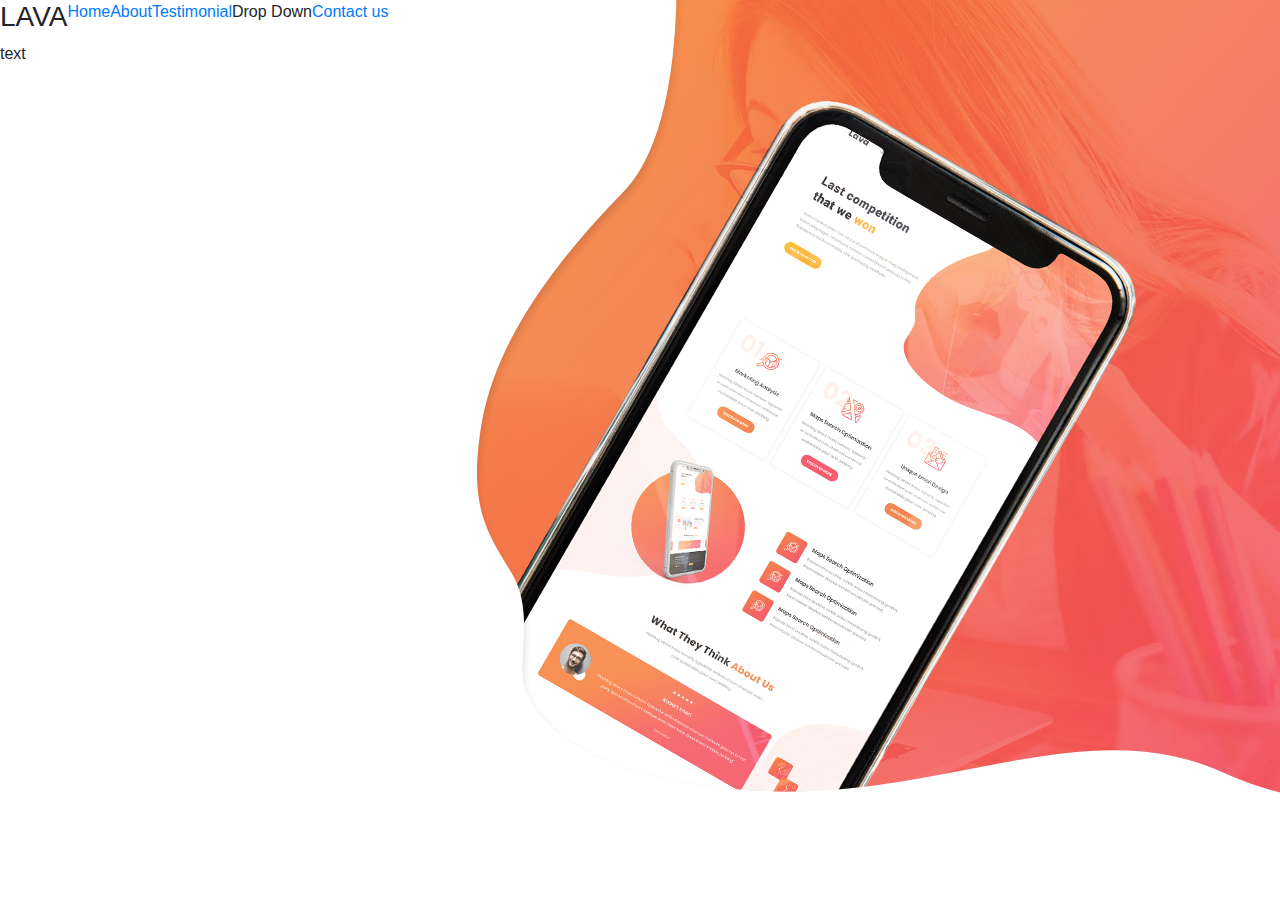
==== index.html @ 542ba1d8 "first commit" ====
<!DOCTYPE html>
<html lang="en">

<head>
    <meta charset="UTF-8">
    <meta name="viewport" content="width=device-width, initial-scale=1.0">
    <meta http-equiv="X-UA-Compatible" content="IE=edge">
    <meta name="viewport" content="width=device-width, initial-scale=1.0">
    <link rel="stylesheet" href="index.css">
    <link rel="stylesheet" href="https://cdn.jsdelivr.net/npm/bootstrap@4.6.2/dist/css/bootstrap.min.css">
    <script src="https://cdn.jsdelivr.net/npm/jquery@3.6.4/dist/jquery.slim.min.js"></script>
    <script src="https://cdn.jsdelivr.net/npm/popper.js@1.16.1/dist/umd/popper.min.js"></script>
    <script src="https://cdn.jsdelivr.net/npm/bootstrap@4.6.2/dist/js/bootstrap.bundle.min.js"></script>
    <title>Document</title>
</head>

<body>
    <header>
        <div>
            <div class="topNav">
                <h3>LAVA</h3>
                <a class="active" href="#home">Home</a>
                <a href="#about">About</a>
                <a href="#testimonial">Testimonial</a>
                <a>Drop Down</a>
                <a href="#contact">Contact us</a>
            </div>
            <img src="assets/banner-bg.png" id="banner" alt="banner">
            <section>text</section>
        </div>

    </header>

</body>

</html>
---- index.css ----
* {
    background: #fff;
    font-family: 'Poppins', sans-serif;
    font-weight: 400;
    font-size: 16px;
}

.topNav {
    align-content: center;
    display: inline-flex;
}

#banner {
    float: right;

}
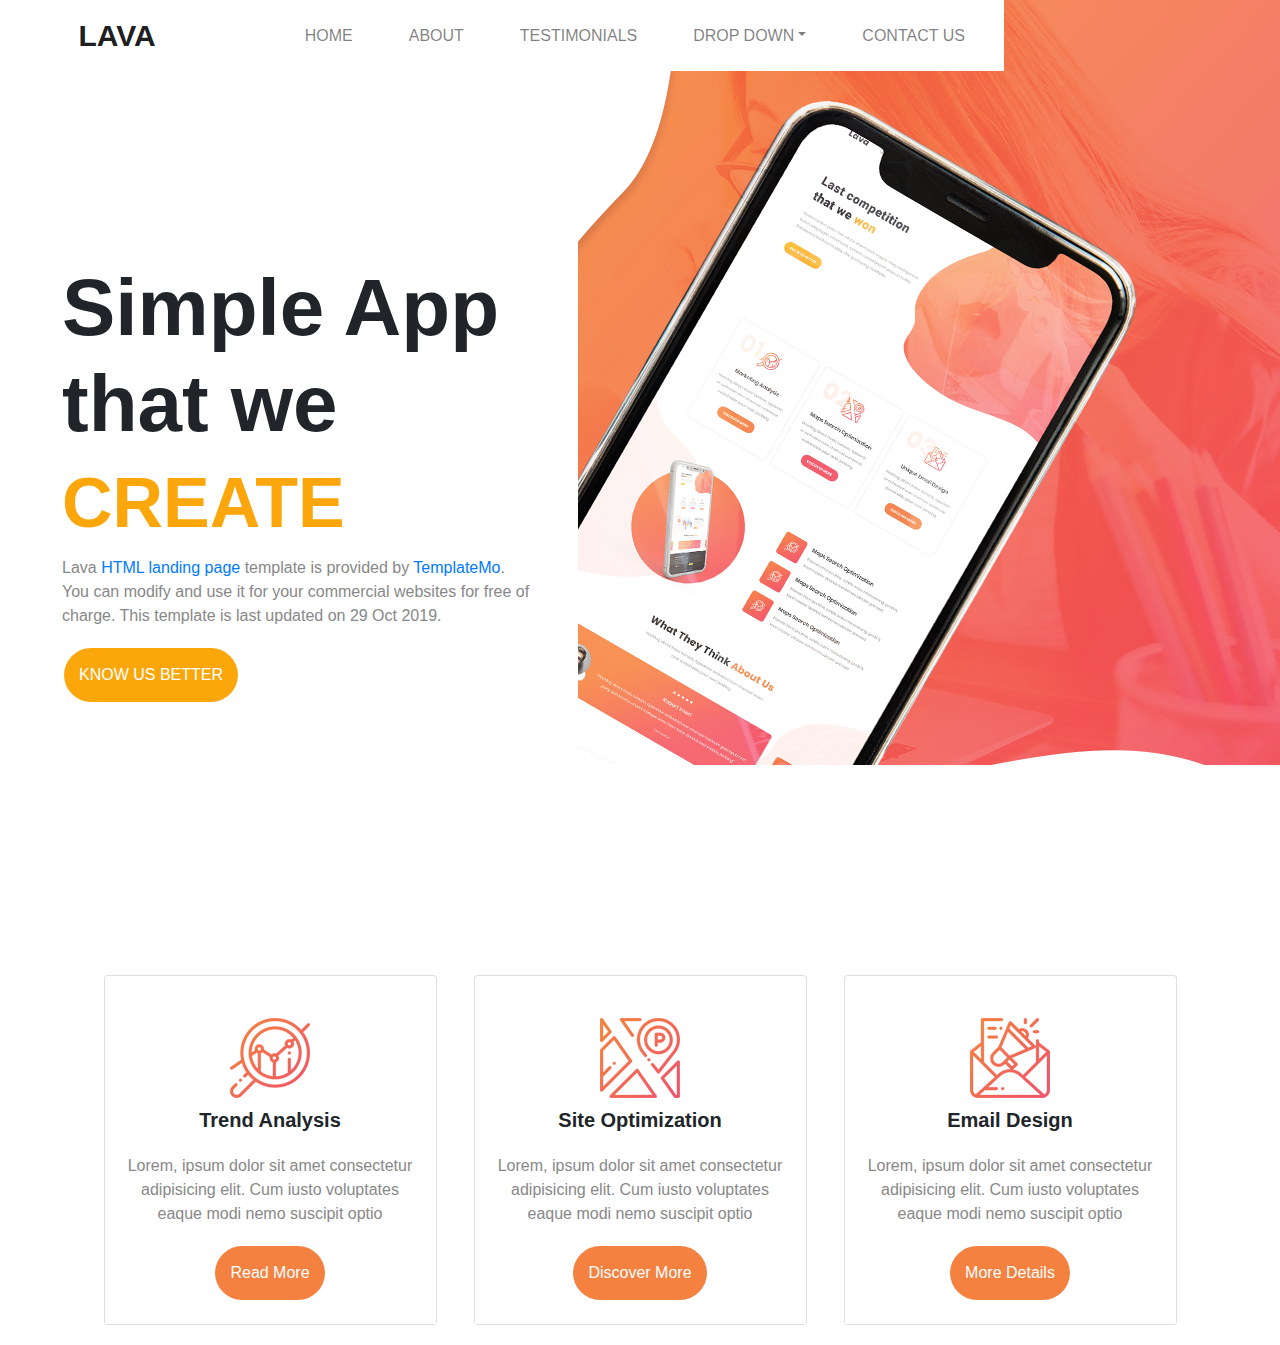
==== commit c2c94879: "Added header and feature section" ====
--- a/index.html
+++ b/index.html
@@ -5,31 +5,97 @@
     <meta charset="UTF-8">
     <meta name="viewport" content="width=device-width, initial-scale=1.0">
     <meta http-equiv="X-UA-Compatible" content="IE=edge">
-    <meta name="viewport" content="width=device-width, initial-scale=1.0">
     <link rel="stylesheet" href="index.css">
-    <link rel="stylesheet" href="https://cdn.jsdelivr.net/npm/bootstrap@4.6.2/dist/css/bootstrap.min.css">
-    <script src="https://cdn.jsdelivr.net/npm/jquery@3.6.4/dist/jquery.slim.min.js"></script>
-    <script src="https://cdn.jsdelivr.net/npm/popper.js@1.16.1/dist/umd/popper.min.js"></script>
-    <script src="https://cdn.jsdelivr.net/npm/bootstrap@4.6.2/dist/js/bootstrap.bundle.min.js"></script>
+    <link rel="stylesheet" href="https://cdn.jsdelivr.net/npm/bootstrap@4.0.0/dist/css/bootstrap.min.css"
+        integrity="sha384-Gn5384xqQ1aoWXA+058RXPxPg6fy4IWvTNh0E263XmFcJlSAwiGgFAW/dAiS6JXm" crossorigin="anonymous">
     <title>Document</title>
 </head>
 
 <body>
-    <header>
-        <div>
-            <div class="topNav">
-                <h3>LAVA</h3>
-                <a class="active" href="#home">Home</a>
-                <a href="#about">About</a>
-                <a href="#testimonial">Testimonial</a>
-                <a>Drop Down</a>
-                <a href="#contact">Contact us</a>
+
+    <header class="header-area">
+        <div class="banner-class container-fluid">
+            <div class="row">
+                <nav class="navbar navbar-expand-lg navbar-light">
+                    <a class=" navbar-brand" href="index.html">
+                        LAVA
+                    </a>
+                    <button class="navbar-toggler" type="button" data-toggle="collapse"
+                        data-target="#navbarSupportedContent" aria-controls="navbarSupportedContent"
+                        aria-expanded="false" aria-label="Toggle navigation">
+                        <span class="navbar-toggler-icon"></span>
+                    </button>
+                    <div class="collapse navbar-collapse" style="padding-left: 100px;">
+                        <ul class="navbar-nav">
+                            <li class="nav-item"><a class="nav-link" href="#">HOME</a></li>
+                            <li class="nav-item"><a class="nav-link" href="#">ABOUT</a></li>
+                            <li class="nav-item"><a class="nav-link" href="#">TESTIMONIALS</a></li>
+                            <li class="nav-item dropdown">
+                                <a class="nav-link dropdown-toggle" href="#" role="button" data-toggle="dropdown"
+                                    aria-haspopup="true" aria-expanded="false">DROP DOWN</a>
+
+                                <div class="dropdown-menu " aria-labelledby="navbarDropdown">
+                                    <a class="dropdown-item" href="#">Drop Down Items</a>
+                                </div>
+                            </li>
+                            <li class="nav-item"><a class="nav-link" href="#">CONTACT US</a></li>
+                        </ul>
+                    </div>
+                </nav>
+
             </div>
-            <img src="assets/banner-bg.png" id="banner" alt="banner">
-            <section>text</section>
+            <div class="col-6" style="text-align: left;width: 45%;padding-top: 10%;">
+                <div class=" jumbotron bg-white">
+                    <h1>Simple App that we <em>CREATE</em></h1>
+                    <p>Lava <a href="#">HTML landing page</a> template is provided by <a href="#">TemplateMo</a>.
+                        You can modify and use it for your commercial websites for free of charge. This
+                        template is last updated on 29 Oct 2019.</p>
+                    <a href="#about" class="btn-round">KNOW US BETTER</a>
+                </div>
+            </div>
         </div>
+    </header>
+    <div class="container">
 
-    </header>
+        <div class="card box">
+            <div class="card-body">
+                <img src="assets/features-icon-1.png" alt="Description for image" width="80" height="80">
+                <h5 class="card-title feature-heading">Trend Analysis</h5>
+                <p class="feature-text">Lorem, ipsum dolor sit amet consectetur adipisicing elit. Cum iusto voluptates
+                    eaque modi nemo suscipit optio</p>
+                <a href="#about" class="orange btn-round">Read More</a>
+            </div>
+        </div>
+        <div class="card box">
+            <div class="card-body">
+                <img src="assets/features-icon-2.png" alt="Description for image" width="80" height="80">
+                <h5 class="card-title feature-heading">Site Optimization</h5>
+                <p class="feature-text">Lorem, ipsum dolor sit amet consectetur adipisicing elit. Cum iusto voluptates
+                    eaque modi nemo suscipit optio</p>
+                <a href="#about" class="orange btn-round">Discover More</a>
+            </div>
+        </div>
+        <div class="card box">
+            <div class="card-body">
+                <img src="assets/features-icon-3.png" alt="Description for image" width="80" height="80">
+                <h5 class="card-title feature-heading">Email Design</h5>
+                <p class="feature-text">Lorem, ipsum dolor sit amet consectetur adipisicing elit. Cum iusto voluptates
+                    eaque modi nemo suscipit optio</p>
+                <a href="#about" class="orange btn-round">More Details</a>
+            </div>
+        </div>
+    </div>
+
+
+    <script src="https://code.jquery.com/jquery-3.2.1.slim.min.js"
+        integrity="sha384-KJ3o2DKtIkvYIK3UENzmM7KCkRr/rE9/Qpg6aAZGJwFDMVNA/GpGFF93hXpG5KkN"
+        crossorigin="anonymous"></script>
+    <script src="https://cdn.jsdelivr.net/npm/popper.js@1.12.9/dist/umd/popper.min.js"
+        integrity="sha384-ApNbgh9B+Y1QKtv3Rn7W3mgPxhU9K/ScQsAP7hUibX39j7fakFPskvXusvfa0b4Q"
+        crossorigin="anonymous"></script>
+    <script src="https://cdn.jsdelivr.net/npm/bootstrap@4.0.0/dist/js/bootstrap.min.js"
+        integrity="sha384-JZR6Spejh4U02d8jOt6vLEHfe/JQGiRRSQQxSfFWpi1MquVdAyjUar5+76PVCmYl"
+        crossorigin="anonymous"></script>
 
 </body>
 
--- a/index.css
+++ b/index.css
@@ -3,14 +3,145 @@
     font-family: 'Poppins', sans-serif;
     font-weight: 400;
     font-size: 16px;
+    margin: 0;
+    padding: 0;
 }
 
-.topNav {
-    align-content: center;
-    display: inline-flex;
+.container {
+    width: 100% !important;
+    height: auto;
+
+    display: flex;
+    flex-direction: row;
+    justify-content: space-around;
+    flex-flow: wrap;
 }
 
-#banner {
-    float: right;
+.navbar-brand {
+    font-size: 30px !important;
+    font-weight: bold;
+}
 
+#nav-obj {
+    margin-right: 100px !important;
+}
+
+.navbar-nav>li {
+    padding-left: 25px;
+    padding-right: 15px;
+
+}
+
+/* .navbar-nav>li>a {
+    font-size: 15px !important;
+
+} */
+.row {
+    display: inline-block !important;
+    padding-left: 5%;
+}
+
+.nav-link:hover {
+    color: darkorange !important
+}
+
+.header-area {
+    position: relative;
+    width: 100%;
+    height: 85vh;
+
+}
+
+.jumbotron em {
+    font-size: 70px;
+    font-style: normal;
+    font-weight: bolder;
+    color: #fba70c
+}
+
+.jumbotron p {
+    color: #888888 !important;
+}
+
+.btn-round {
+    background-color: #fba70c;
+    border-radius: 50px;
+    border: none;
+    color: white;
+    padding: 15px;
+    text-align: center;
+    text-decoration: none;
+    display: inline-block;
+    margin: 4px 2px;
+    cursor: pointer;
+}
+
+.orange {
+    background-color: #f4813f;
+}
+
+.btn-round:hover {
+    text-decoration: none;
+    color: white;
+}
+
+.top-area {
+    width: 100%;
+    height: 100vh;
+
+    z-index: 1;
+}
+
+.jumbotron h1 {
+    font-weight: bolder;
+    /* width: 50%; */
+    font-size: 80px;
+}
+
+.top-area .header-text .top-header {
+    position: relative;
+    align-self: center;
+}
+
+
+.banner-class {
+    background-image: url(./assets/banner-bg.png);
+    background-position: top right;
+    background-repeat: no-repeat;
+    z-index: 3;
+    height: inherit;
+}
+
+.box {
+    padding-top: 2%;
+    text-align: center;
+    /* background-color: white; */
+    width: 30%;
+    height: 350px;
+    margin-top: 210px;
+    margin-bottom: 20px;
+    box-sizing: border-box;
+
+}
+
+.feature-heading {
+    padding-top: 10px;
+    font-weight: bold;
+}
+
+.feature-text {
+    padding-top: 10px;
+    color: #888888 !important;
+}
+
+@media screen and(max-width: 1200px) {
+    .box {
+        width: 40%
+    }
+}
+
+@media screen and(max-width: 600px) {
+    .box {
+        width: 90%
+    }
 }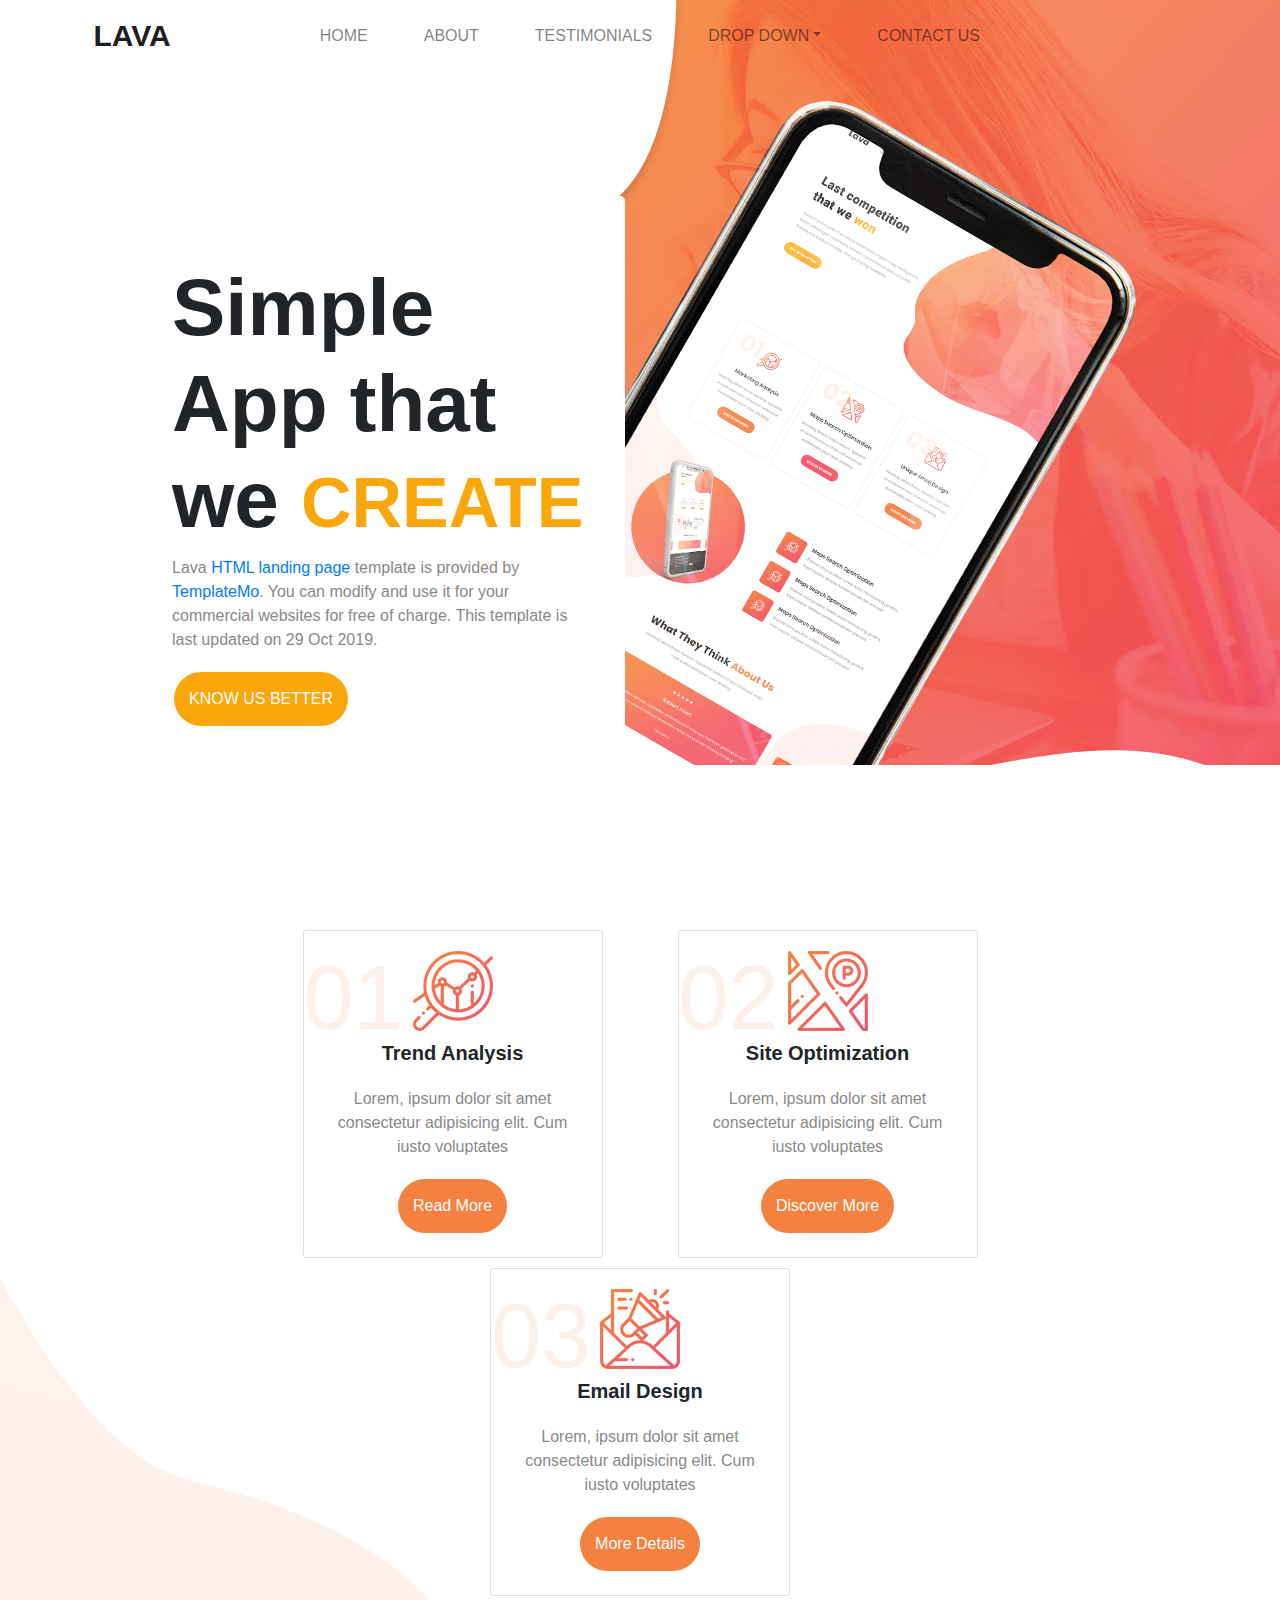
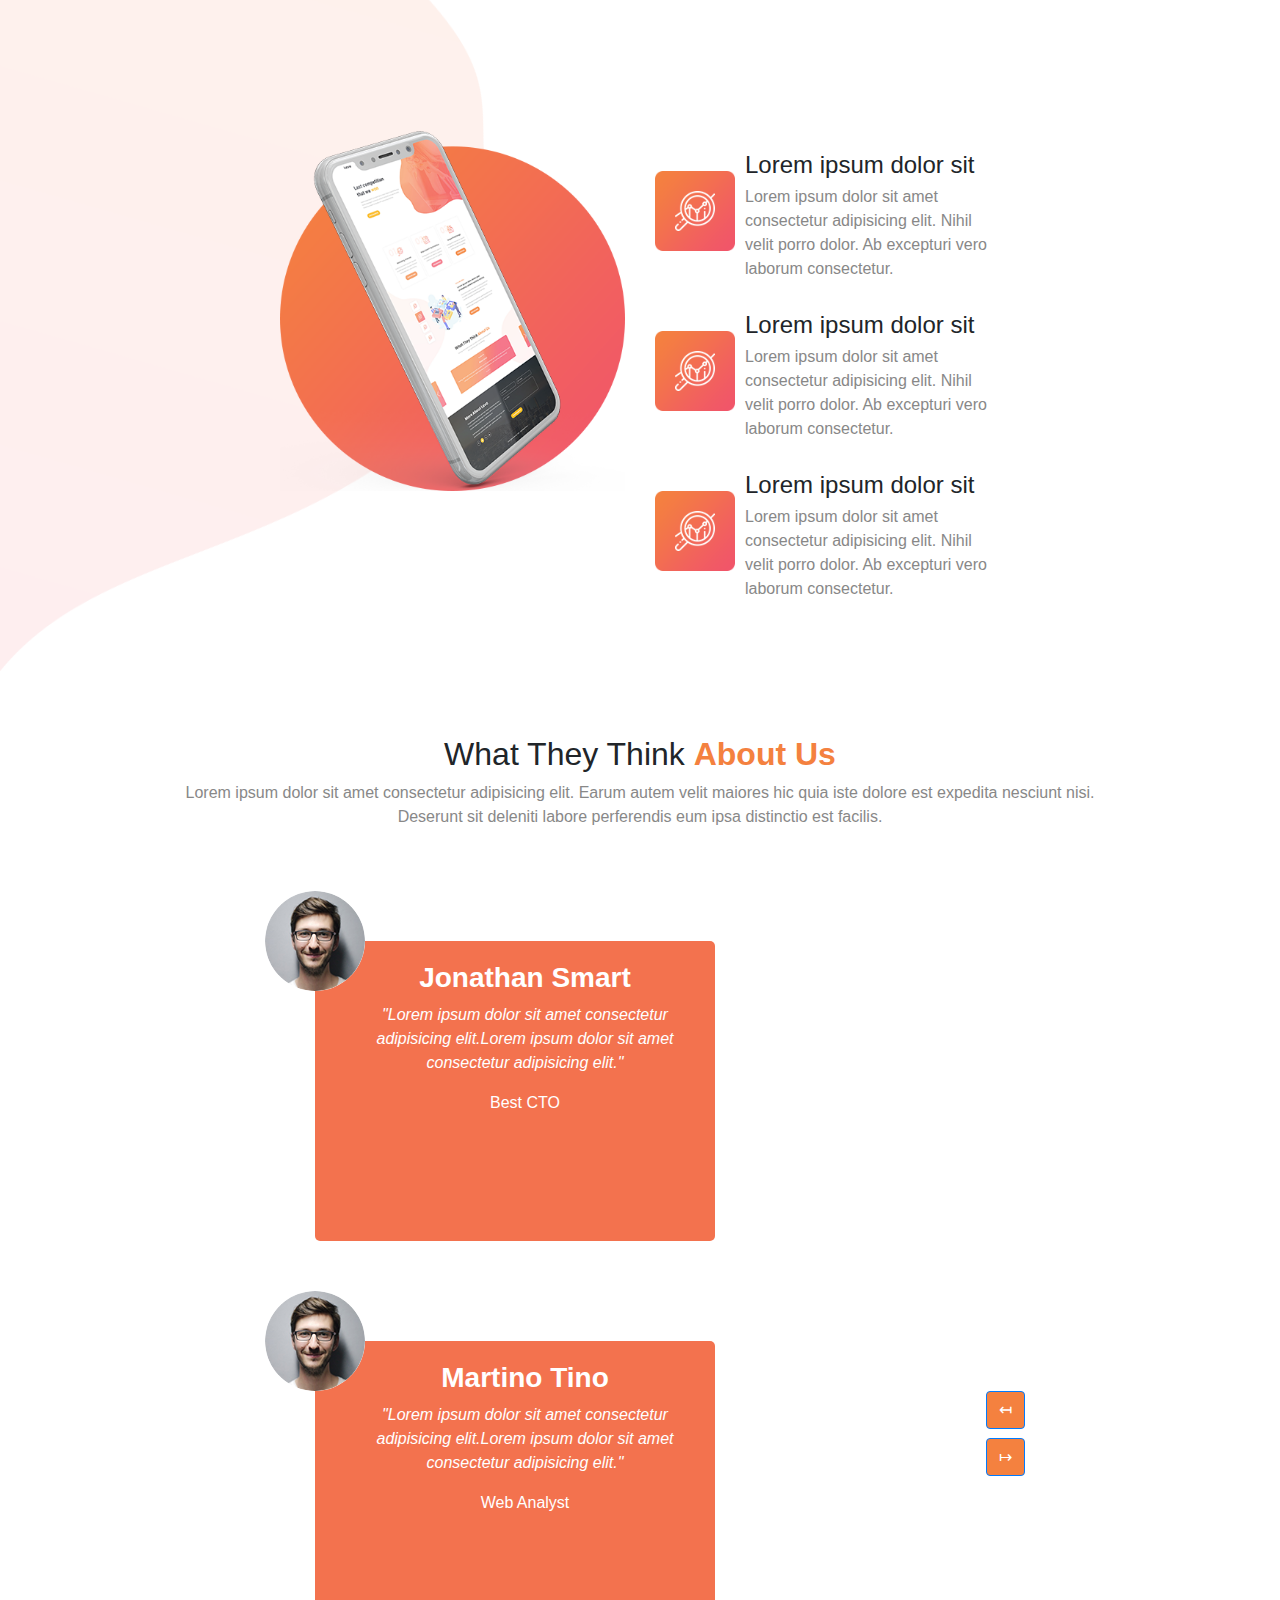
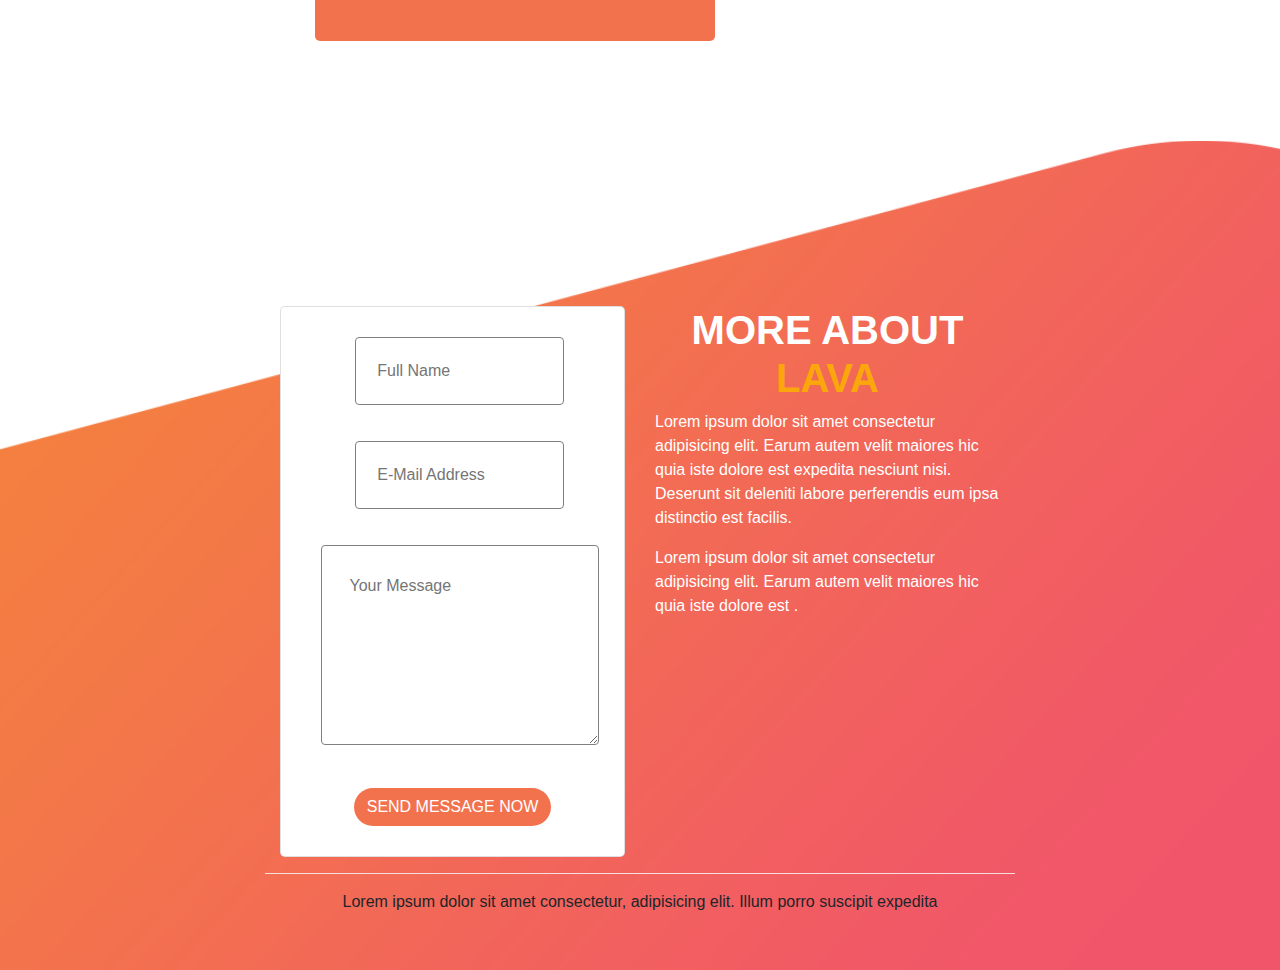
==== commit 0d92af45: "ui complete need responsive" ====
--- a/index.html
+++ b/index.html
@@ -15,7 +15,7 @@
 
     <header class="header-area">
         <div class="banner-class container-fluid">
-            <div class="row">
+            <div class="header-row">
                 <nav class="navbar navbar-expand-lg navbar-light">
                     <a class=" navbar-brand" href="index.html">
                         LAVA
@@ -25,7 +25,7 @@
                         aria-expanded="false" aria-label="Toggle navigation">
                         <span class="navbar-toggler-icon"></span>
                     </button>
-                    <div class="collapse navbar-collapse" style="padding-left: 100px;">
+                    <div class="collapse navbar-collapse" id="navbarSupportedContent">
                         <ul class="navbar-nav">
                             <li class="nav-item"><a class="nav-link" href="#">HOME</a></li>
                             <li class="nav-item"><a class="nav-link" href="#">ABOUT</a></li>
@@ -44,9 +44,9 @@
                 </nav>
 
             </div>
-            <div class="col-6" style="text-align: left;width: 45%;padding-top: 10%;">
+            <div class="col-6 header-text">
                 <div class=" jumbotron bg-white">
-                    <h1>Simple App that we <em>CREATE</em></h1>
+                    <h1>Simple App that we <em class="jumbo-em">CREATE</em></h1>
                     <p>Lava <a href="#">HTML landing page</a> template is provided by <a href="#">TemplateMo</a>.
                         You can modify and use it for your commercial websites for free of charge. This
                         template is last updated on 29 Oct 2019.</p>
@@ -55,36 +55,245 @@
             </div>
         </div>
     </header>
-    <div class="container">
-
-        <div class="card box">
-            <div class="card-body">
-                <img src="assets/features-icon-1.png" alt="Description for image" width="80" height="80">
-                <h5 class="card-title feature-heading">Trend Analysis</h5>
-                <p class="feature-text">Lorem, ipsum dolor sit amet consectetur adipisicing elit. Cum iusto voluptates
-                    eaque modi nemo suscipit optio</p>
-                <a href="#about" class="orange btn-round">Read More</a>
-            </div>
-        </div>
-        <div class="card box">
-            <div class="card-body">
-                <img src="assets/features-icon-2.png" alt="Description for image" width="80" height="80">
-                <h5 class="card-title feature-heading">Site Optimization</h5>
-                <p class="feature-text">Lorem, ipsum dolor sit amet consectetur adipisicing elit. Cum iusto voluptates
-                    eaque modi nemo suscipit optio</p>
-                <a href="#about" class="orange btn-round">Discover More</a>
-            </div>
-        </div>
-        <div class="card box">
-            <div class="card-body">
-                <img src="assets/features-icon-3.png" alt="Description for image" width="80" height="80">
-                <h5 class="card-title feature-heading">Email Design</h5>
-                <p class="feature-text">Lorem, ipsum dolor sit amet consectetur adipisicing elit. Cum iusto voluptates
-                    eaque modi nemo suscipit optio</p>
-                <a href="#about" class="orange btn-round">More Details</a>
+
+    <div class="container-fluid container-feature left-bg">
+        <div class="row row-feature">
+            <div class="col">
+                <div class="card">
+                    <div class="about-big">01 </div>
+                    <div class="card-body">
+                        <img src="assets/features-icon-1.png" alt="Description for image" width="80" height="80">
+                        <h5 class="card-title feature-heading">Trend Analysis</h5>
+                        <p class="feature-text">Lorem, ipsum dolor sit amet consectetur adipisicing elit. Cum iusto
+                            voluptates</p>
+                        <a href="#about" class="orange-bg btn-round">Read More</a>
+                    </div>
+                </div>
+            </div>
+            <div class="col">
+                <div class="card">
+                    <div class="about-big">02 </div>
+                    <div class="card-body">
+                        <img src="assets/features-icon-2.png" alt="Description for image" width="80" height="80">
+                        <h5 class="card-title feature-heading">Site Optimization</h5>
+                        <p class="feature-text">Lorem, ipsum dolor sit amet consectetur adipisicing elit. Cum iusto
+                            voluptates</p>
+                        <a href="#about" class="orange-bg btn-round">Discover More</a>
+                    </div>
+                </div>
+            </div>
+            <div class="col">
+                <div class="card">
+                    <div class="about-big">03 </div>
+                    <div class="card-body">
+                        <img src="assets/features-icon-3.png" alt="Description for image" width="80" height="80">
+                        <h5 class="card-title feature-heading">Email Design</h5>
+                        <p class="feature-text">Lorem, ipsum dolor sit amet consectetur adipisicing elit. Cum iusto
+                            voluptates</p>
+                        <a href="#about" class="orange-bg btn-round">More Details</a>
+                    </div>
+                </div>
+            </div>
+        </div>
+        <div class="row col-feature">
+            <div class="col-lg-6">
+                <img class="img-fluid" src="./assets/left-image.png" alt="Mobile view">
+            </div>
+            <div class="col-lg-6">
+                <div class="vertical-box">
+                    <img src="./assets/about-icon-01.png" alt="About icon 1">
+                    <div>
+                        <h4>Lorem ipsum dolor sit</h4>
+                        <p>Lorem ipsum dolor sit amet consectetur adipisicing elit. Nihil velit porro dolor. Ab
+                            excepturi
+                            vero laborum consectetur.</p>
+                    </div>
+                </div>
+                <div class="vertical-box">
+                    <img src="./assets/about-icon-02.png" alt="About icon 2">
+                    <div>
+                        <h4>Lorem ipsum dolor sit</h4>
+                        <p>Lorem ipsum dolor sit amet consectetur adipisicing elit. Nihil velit porro dolor. Ab
+                            excepturi
+                            vero laborum consectetur.</p>
+                    </div>
+                </div>
+                <div class="vertical-box">
+                    <img src="./assets/about-icon-03.png" alt="About icon 3">
+                    <div>
+                        <h4>Lorem ipsum dolor sit</h4>
+                        <p>Lorem ipsum dolor sit amet consectetur adipisicing elit. Nihil velit porro dolor. Ab
+                            excepturi
+                            vero laborum consectetur.</p>
+                    </div>
+                </div>
             </div>
         </div>
     </div>
+
+    <div class="container-fluid">
+        <div class="row justify-content-center ">
+            <div class="col text-center">
+                <div class=" jumbotron bg-white">
+                    <h2>What They Think <em class="orange-text">About Us</em></h2>
+                    <p>Lorem ipsum dolor sit amet consectetur adipisicing elit. Earum autem velit maiores hic quia iste
+                        dolore est expedita nesciunt nisi.<br> Deserunt sit deleniti labore perferendis eum ipsa
+                        distinctio
+                        est facilis.</p>
+                </div>
+            </div>
+        </div>
+
+        <!-- <div class="row justify-content-center">
+            <div class="col">
+                <div class="testimonial-container">
+
+                    <div class="testimonial-box">
+                        <div class="testimonial-image">
+                            <img src="./assets/testimonial-author-1.png" alt="Testimonial Author Image">
+                        </div>
+                        <p>Testimonial 1</p>
+                    </div>
+
+                    <div class="testimonial-box">
+                        <div class="testimonial-image">
+                            <img src="./assets/testimonial-author-1.png" alt="Testimonial Author Image">
+                        </div>
+                        <p>Testimonial 2</p>
+                    </div>
+
+                    <div class="testimonial-box">
+                        <div class="testimonial-image">
+                            <img src="./assets/testimonial-author-1.png" alt="Testimonial Author Image">
+                        </div>
+                        <p>Testimonial 3</p>
+                    </div>
+
+                    <div class="testimonial-box">
+                        <div class="testimonial-image">
+                            <img src="./assets/testimonial-author-1.png" alt="Testimonial Author Image">
+                        </div>
+                        <p>Testimonial 4</p>
+                    </div>
+
+                </div>
+                <div class="testimonial-controls">
+                    <button onclick="">previous</button>
+                    <button onclick="">next</button>
+                </div>
+            </div>
+        </div> -->
+
+        <div class="row">
+            <div class="col">
+
+
+                <div class="testimonial-box">
+                    <div class="testimonial-image">
+                        <img src="./assets/testimonial-author-1.png" alt="Testimonial Author Image">
+                    </div>
+                    <div class="testimonial-content">
+                        <!-- <ul class="stars">
+                            <li><i class="fa fa-star checked"></i></li>
+                            <li><i class="fa fa-star checked"></i></li>
+                            <li><i class="fa fa-star checked"></i></li>
+                            <li><i class="fa fa-star checked"></i></li>
+                            <li><i class="fa fa-star checked"></i></li>
+                        </ul> -->
+                        <h3 class="white-header-text">Jonathan Smart</h3>
+                        <p class="white-text align-text-center font-italic">"Lorem ipsum dolor sit amet consectetur
+                            adipisicing
+                            elit.Lorem
+                            ipsum dolor
+                            sit amet
+                            consectetur adipisicing elit."</p>
+                        <p class="white-text align-text-center">Best CTO</p>
+                    </div>
+                </div>
+
+            </div>
+            <div class="col">
+
+                <div class="testimonial-box">
+                    <div class="testimonial-image">
+                        <img src="./assets/testimonial-author-1.png" alt="Testimonial Author Image">
+                    </div>
+                    <div class="testimonial-content">
+                        <!-- <ul class="stars">
+                            <li><i class="fa fa-star checked"></i></li>
+                            <li><i class="fa fa-star checked"></i></li>
+                            <li><i class="fa fa-star checked"></i></li>
+                            <li><i class="fa fa-star checked"></i></li>
+                            <li><i class="fa fa-star "></i></li>
+                        </ul> -->
+                        <h3 class="white-header-text">Martino Tino</h3>
+                        <p class="white-text align-text-center font-italic">"Lorem ipsum dolor sit amet consectetur
+                            adipisicing
+                            elit.Lorem
+                            ipsum dolor
+                            sit amet
+                            consectetur adipisicing elit."</p>
+                        <p class="white-text align-text-center">Web Analyst</p>
+                    </div>
+                </div>
+            </div>
+            <div class="col">
+
+                <div class="testimonial-controls">
+                    <button type="button" class="btn btn-primary orange-bg" onclick="">&#8612
+                    </button>
+
+                    <h1><button type="button" class="btn btn-primary orange-bg" onclick="">&#8614
+                        </button></h1>
+                </div>
+
+            </div>
+        </div>
+
+    </div>
+
+    <div class="container-fluid container-feature footer-image text-center  ">
+        <div class="row row-feature">
+            <div class="col">
+                <div class="contact-box ">
+                    <form>
+                        <div class="form-row justify-content-center">
+                            <div class="form-group ">
+                                <input type="text" id="name" name="name" placeholder="Full Name">
+                            </div>
+                            <div class="form-group">
+                                <input type="text" id="email" name="email" placeholder="E-Mail Address">
+                            </div>
+                            <div class="form-group resize-form">
+                                <textarea id="message" name="message" placeholder="Your Message"></textarea>
+                            </div>
+                            <button type="submit" class="btn btn-contact">SEND MESSAGE NOW</button>
+                        </div>
+                    </form>
+                </div>
+            </div>
+            <div class="col text-center">
+                <h1 class="white-header-text">MORE ABOUT <em class="gold-text">LAVA</em></h1>
+                <p class="white-text">Lorem ipsum dolor sit amet consectetur adipisicing elit. Earum autem velit maiores
+                    hic
+                    quia iste
+                    dolore est expedita nesciunt nisi.<br> Deserunt sit deleniti labore perferendis eum ipsa
+                    distinctio
+                    est facilis.</p>
+
+                <p class="white-text">Lorem ipsum dolor sit amet consectetur adipisicing elit. Earum autem velit maiores
+                    hic quia iste
+                    dolore est .</p>
+            </div>
+        </div>
+        <!-- <div class="justify-content-center" style="width: 100%;"> -->
+        <hr class="footer-line" />
+        <!-- </div> -->
+        <p>Lorem ipsum dolor sit amet consectetur, adipisicing elit. Illum porro suscipit expedita </p>
+    </div>
+
+
+
 
 
     <script src="https://code.jquery.com/jquery-3.2.1.slim.min.js"
--- a/index.css
+++ b/index.css
@@ -1,5 +1,5 @@
 * {
-    background: #fff;
+    /* background: #fff; */
     font-family: 'Poppins', sans-serif;
     font-weight: 400;
     font-size: 16px;
@@ -7,15 +7,27 @@
     padding: 0;
 }
 
-.container {
+.body {
+    width: 100%;
+}
+
+/* .container-feature {
     width: 100% !important;
-    height: auto;
+    height: 100vh !important;
 
     display: flex;
     flex-direction: row;
     justify-content: space-around;
     flex-flow: wrap;
-}
+} */
+
+.container-feature {
+    padding: 40px;
+    /* margin-top: 10%; */
+    width: 100% !important;
+    height: auto !important;
+}
+
 
 .navbar-brand {
     font-size: 30px !important;
@@ -32,19 +44,71 @@
 
 }
 
-/* .navbar-nav>li>a {
-    font-size: 15px !important;
-
-} */
-.row {
+.header-row {
     display: inline-block !important;
     padding-left: 5%;
 }
 
+/* .feature-row {
+    position: relative;
+    width: 70%;
+    display: flex;
+    overflow-x: auto;
+    overflow-y: hidden;
+    margin-left: 10%;
+    margin-top: 210px;
+    justify-content: center;
+} */
+
+.row-feature {
+    width: 60%;
+    margin: 0 auto !important;
+    margin-top: 10% !important;
+}
+
+.col-feature {
+    width: 60%;
+    margin: 0 auto !important;
+    margin-top: 10% !important;
+}
+
+/* .card {
+    margin-left: 20px;
+} */
+
+.card {
+    z-index: 5;
+    width: 300px;
+    margin: 0 auto;
+    margin-bottom: 10px;
+    text-align: center;
+}
+
+.card-body {
+    z-index: 7;
+}
+
+.about-big {
+    z-index: 6;
+    font-family: Arial;
+    font-size: 90px;
+    color: #fdefe9;
+    overflow: hidden;
+    padding: 0;
+    margin: 0;
+    left: 0;
+    top: 0;
+    position: absolute;
+}
+
 .nav-link:hover {
     color: darkorange !important
 }
 
+.navbar-collapse {
+    padding-left: 100px;
+}
+
 .header-area {
     position: relative;
     width: 100%;
@@ -52,12 +116,13 @@
 
 }
 
-.jumbotron em {
+.jumbo-em {
     font-size: 70px;
     font-style: normal;
     font-weight: bolder;
     color: #fba70c
 }
+
 
 .jumbotron p {
     color: #888888 !important;
@@ -76,8 +141,37 @@
     cursor: pointer;
 }
 
-.orange {
-    background-color: #f4813f;
+.gold-text {
+    color: #fba70c !important;
+    font-size: 2.5rem !important;
+    font-weight: bold;
+    font-style: normal;
+}
+
+.white-header-text {
+    color: white !important;
+    font-weight: bold;
+    font-style: normal;
+}
+
+.white-text {
+    color: white !important;
+    text-align: left;
+}
+
+.align-text-center {
+    text-align: center !important;
+}
+
+.orange-text {
+    color: #f4813f !important;
+    font-size: 2rem !important;
+    font-weight: bold;
+    font-style: normal;
+}
+
+.orange-bg {
+    background-color: #f4813f !important;
 }
 
 .btn-round:hover {
@@ -98,9 +192,11 @@
     font-size: 80px;
 }
 
-.top-area .header-text .top-header {
-    position: relative;
-    align-self: center;
+.header-text {
+    text-align: left;
+    width: 50% !important;
+    padding-top: 10% !important;
+    padding-left: 10% !important;
 }
 
 
@@ -112,16 +208,63 @@
     height: inherit;
 }
 
+.left-bg {
+    background-image: url(./assets/left-bg-decor.png);
+    background-position: bottom left;
+    background-repeat: no-repeat;
+}
+
+.left-image {
+    width: inherit;
+    background-image: url(./assets/left-image.png);
+    background-position: center;
+    background-repeat: no-repeat;
+    z-index: 1;
+    height: inherit;
+}
+
+.footer-image {
+    background-image: url(./assets/footer-bg.png);
+    background-position: bottom;
+    background-repeat: no-repeat;
+    background-size: cover;
+}
+
 .box {
     padding-top: 2%;
     text-align: center;
     /* background-color: white; */
-    width: 30%;
-    height: 350px;
-    margin-top: 210px;
-    margin-bottom: 20px;
+    width: 21%;
+    height: 360px;
     box-sizing: border-box;
 
+}
+
+.vertical-box {
+    width: 100%;
+    height: 120px;
+    margin-top: 20px;
+    margin-bottom: 40px;
+    display: flex;
+    align-items: center;
+    justify-content: center;
+}
+
+.vertical-box img {
+    width: 80px;
+    margin-right: 10px;
+}
+
+.vertical-box p {
+    margin: 0;
+    margin-top: 5px;
+    color: #888888 !important;
+}
+
+.vertical-box h4 {
+    margin: 0;
+    margin-top: 10px;
+    text-align: left;
 }
 
 .feature-heading {
@@ -134,14 +277,113 @@
     color: #888888 !important;
 }
 
-@media screen and(max-width: 1200px) {
-    .box {
-        width: 40%
+.testimonial-box {
+    background-color: #f3724e;
+    padding: 20px;
+    text-align: center;
+    height: 300px;
+    width: 400px;
+    position: relative;
+    margin-bottom: 100px;
+    margin-left: 300px;
+    border-radius: 5px;
+}
+
+.testimonial-image {
+    position: absolute;
+    top: -50px;
+    left: -50px;
+    width: 100px;
+    height: 100px;
+    border-radius: 50%;
+    background-color: white;
+    overflow: hidden;
+}
+
+.testimonial-image img {
+    width: 100%;
+    height: 100%;
+    object-fit: cover;
+}
+
+.testimonial-content {
+    margin-left: 20px;
+}
+
+.contact-box {
+    max-width: 600px;
+    margin: 0 auto;
+    padding: 30px;
+    background-color: white;
+    box-sizing: border-box;
+    border: 1px solid rgba(0, 0, 0, .125);
+    border-radius: 5px;
+}
+
+.form-group {
+    padding-bottom: 20px;
+    padding-left: 5%;
+}
+
+.resize-form {
+    width: 100%;
+}
+
+.form-group input {
+    width: 100%;
+    padding: 10%;
+    padding-left: 10%;
+    border: 1px solid gray;
+    border-radius: 4px;
+}
+
+.form-group textarea {
+    width: 100% !important;
+    padding: 10%;
+    border: 1px solid gray;
+    border-radius: 4px;
+    height: 200px;
+}
+
+.btn-contact {
+    display: block;
+    width: fit-content;
+    height: fit-content;
+    padding: 10px;
+    text-align: center;
+    background-color: #f3724e !important;
+    color: white;
+    border: none;
+    border-radius: 500px !important;
+}
+
+.testimonial-controls {
+    text-align: center;
+    margin-top: 50px;
+}
+
+.testimonial-controls button {
+    margin: 0 5px;
+}
+
+.footer-line {
+    text-align: center;
+    width: 60%;
+    margin: auto;
+    margin-top: 1rem;
+    margin-bottom: 1rem;
+    border: 0;
+    border-top: 1px solid rgb(247, 222, 222);
+}
+
+@media screen and(max-width: 600px) {
+    .header-row {
+        width: 100%;
+        background-color: white;
     }
-}
-
-@media screen and(max-width: 600px) {
-    .box {
-        width: 90%
+
+    .container-fluid {
+        padding-left: 0px;
+        padding-right: 0px;
     }
 }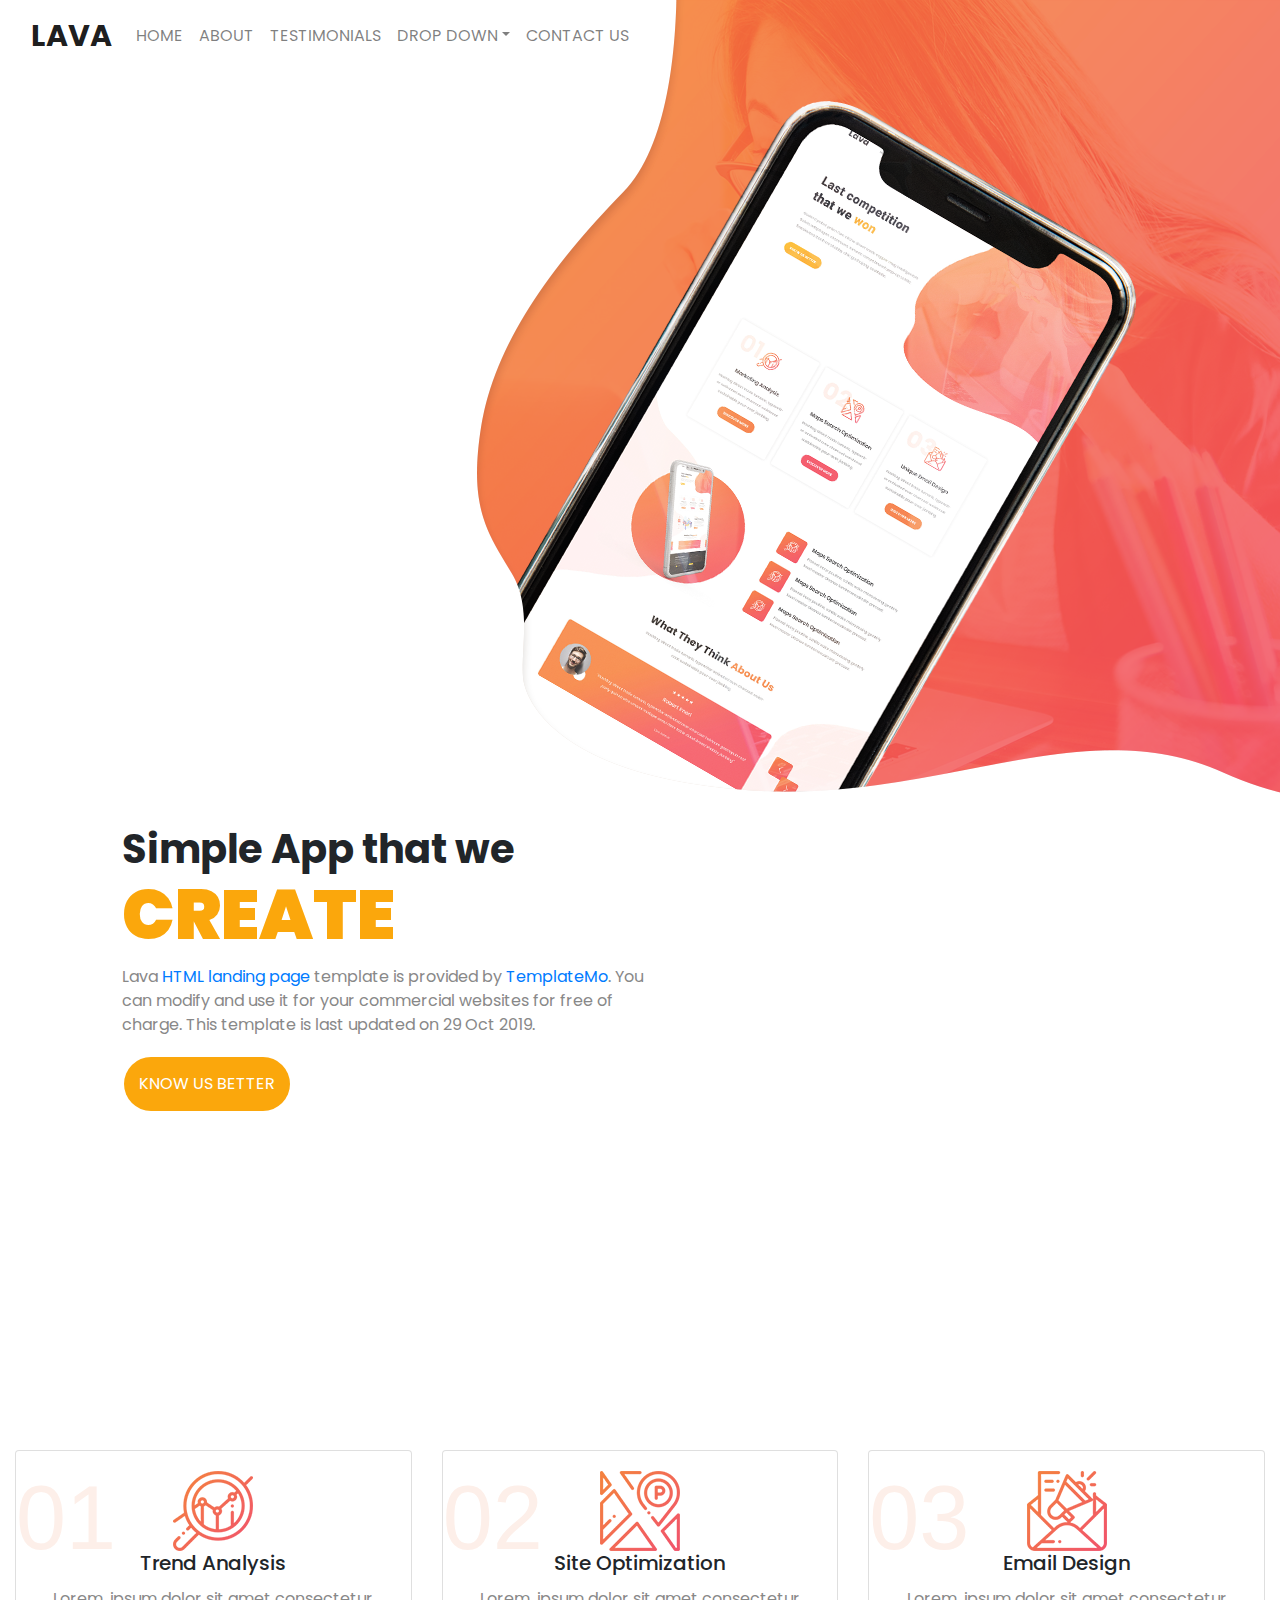
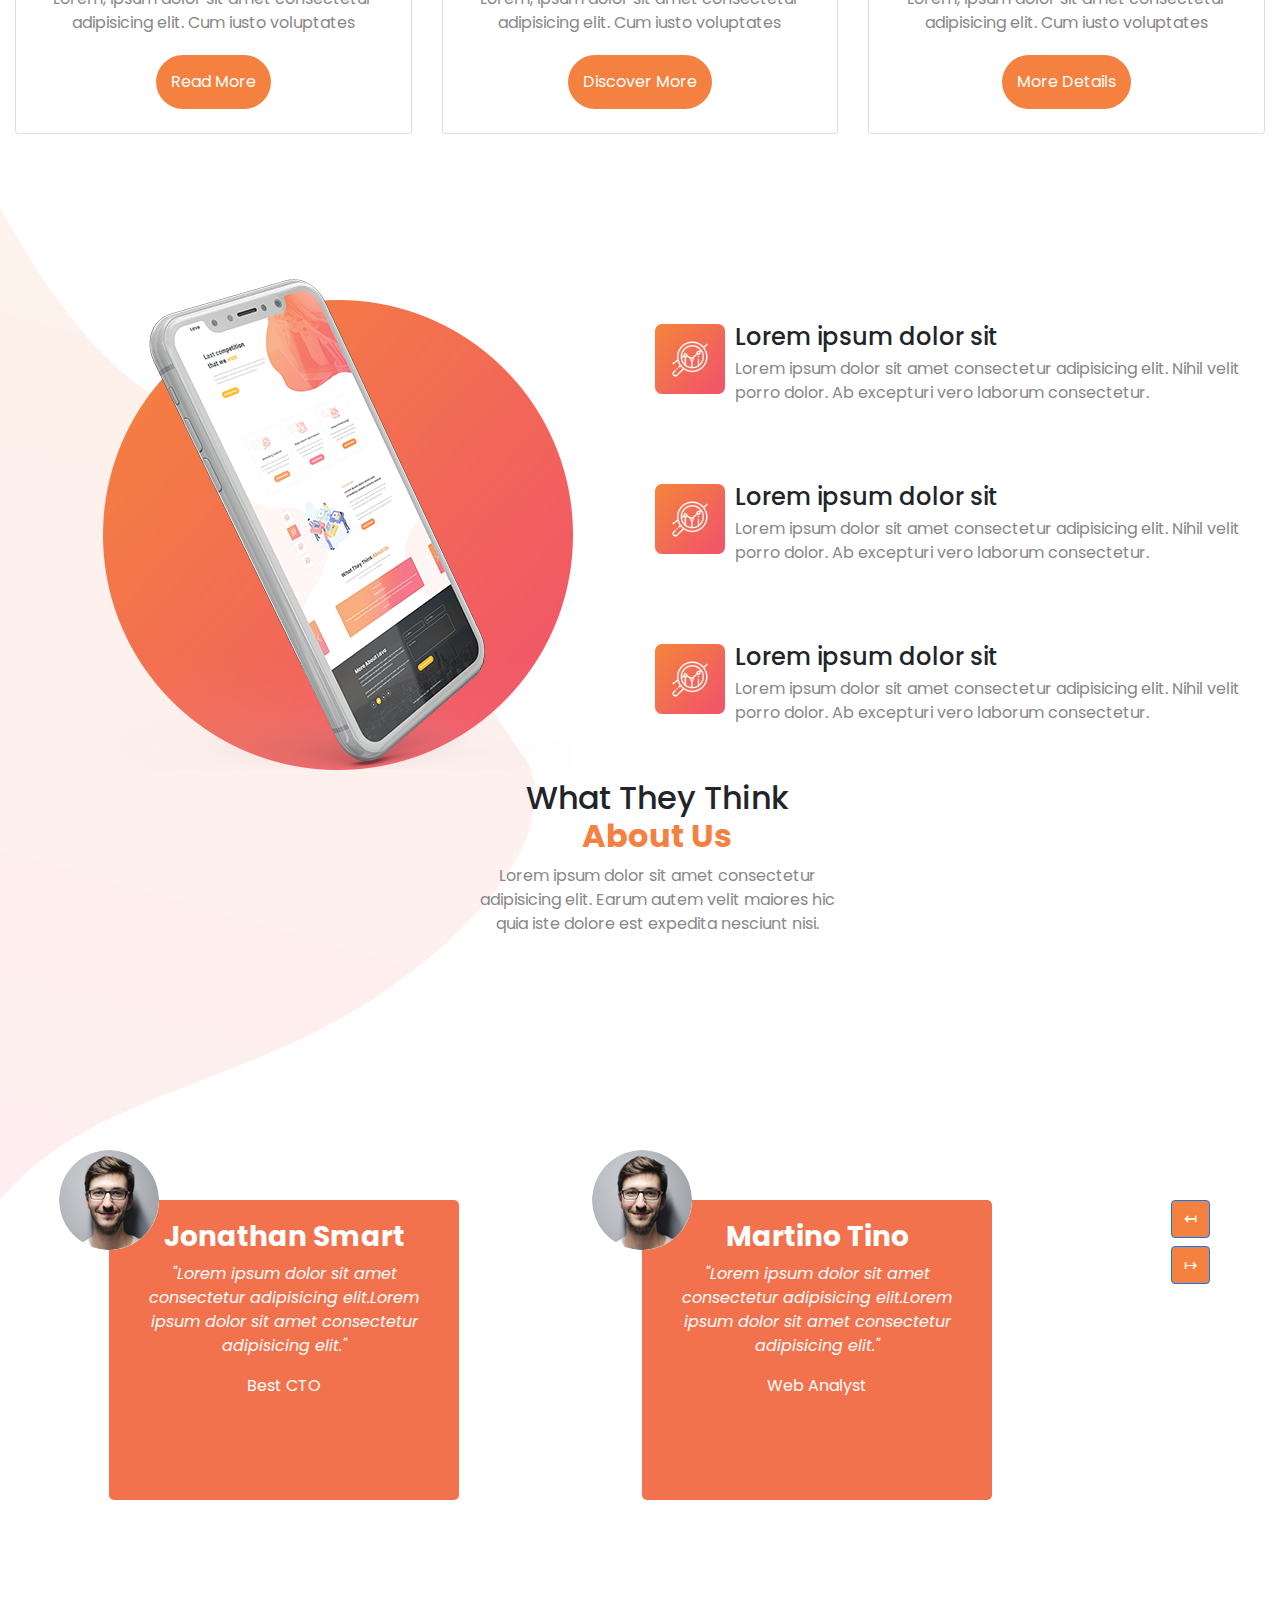
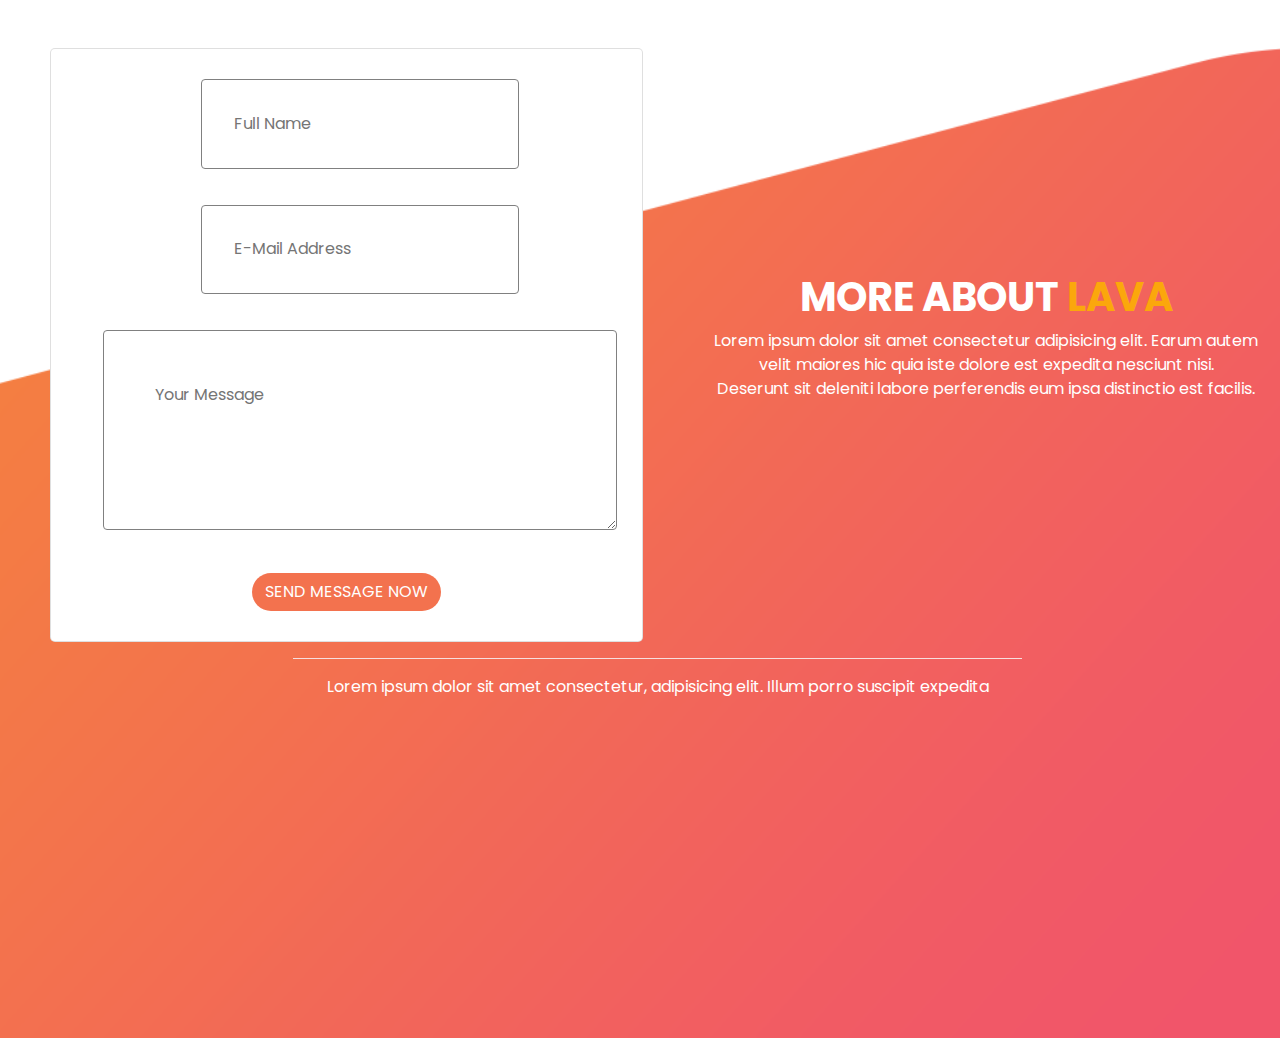
==== commit cd90cc38: "upload to netlify" ====
--- a/index.html
+++ b/index.html
@@ -3,62 +3,73 @@
 
 <head>
     <meta charset="UTF-8">
-    <meta name="viewport" content="width=device-width, initial-scale=1.0">
+
     <meta http-equiv="X-UA-Compatible" content="IE=edge">
     <link rel="stylesheet" href="index.css">
     <link rel="stylesheet" href="https://cdn.jsdelivr.net/npm/bootstrap@4.0.0/dist/css/bootstrap.min.css"
         integrity="sha384-Gn5384xqQ1aoWXA+058RXPxPg6fy4IWvTNh0E263XmFcJlSAwiGgFAW/dAiS6JXm" crossorigin="anonymous">
+    <link href='https://fonts.googleapis.com/css?family=Poppins' rel='stylesheet'>
+
+    <meta content="width=device-width, initial-scale=1" name="viewport" />
     <title>Document</title>
 </head>
 
 <body>
 
-    <header class="header-area">
-        <div class="banner-class container-fluid">
-            <div class="header-row">
-                <nav class="navbar navbar-expand-lg navbar-light">
-                    <a class=" navbar-brand" href="index.html">
-                        LAVA
-                    </a>
-                    <button class="navbar-toggler" type="button" data-toggle="collapse"
-                        data-target="#navbarSupportedContent" aria-controls="navbarSupportedContent"
-                        aria-expanded="false" aria-label="Toggle navigation">
-                        <span class="navbar-toggler-icon"></span>
-                    </button>
-                    <div class="collapse navbar-collapse" id="navbarSupportedContent">
-                        <ul class="navbar-nav">
-                            <li class="nav-item"><a class="nav-link" href="#">HOME</a></li>
-                            <li class="nav-item"><a class="nav-link" href="#">ABOUT</a></li>
-                            <li class="nav-item"><a class="nav-link" href="#">TESTIMONIALS</a></li>
-                            <li class="nav-item dropdown">
-                                <a class="nav-link dropdown-toggle" href="#" role="button" data-toggle="dropdown"
-                                    aria-haspopup="true" aria-expanded="false">DROP DOWN</a>
-
-                                <div class="dropdown-menu " aria-labelledby="navbarDropdown">
-                                    <a class="dropdown-item" href="#">Drop Down Items</a>
-                                </div>
-                            </li>
-                            <li class="nav-item"><a class="nav-link" href="#">CONTACT US</a></li>
-                        </ul>
-                    </div>
-                </nav>
-
-            </div>
-            <div class="col-6 header-text">
-                <div class=" jumbotron bg-white">
-                    <h1>Simple App that we <em class="jumbo-em">CREATE</em></h1>
-                    <p>Lava <a href="#">HTML landing page</a> template is provided by <a href="#">TemplateMo</a>.
-                        You can modify and use it for your commercial websites for free of charge. This
-                        template is last updated on 29 Oct 2019.</p>
-                    <a href="#about" class="btn-round">KNOW US BETTER</a>
-                </div>
-            </div>
-        </div>
-    </header>
-
-    <div class="container-fluid container-feature left-bg">
-        <div class="row row-feature">
-            <div class="col">
+    <div class="container-fluid banner-class" style="height: 100vh;">
+        <div class="flex-row">
+            <nav class="navbar navbar-expand-lg navbar-light collapse-nav">
+                <a class=" navbar-brand" href="index.html">
+                    LAVA
+                </a>
+                <button class="navbar-toggler" type="button" data-toggle="collapse"
+                    data-target="#navbarSupportedContent" aria-controls="navbarSupportedContent" aria-expanded="false"
+                    aria-label="Toggle navigation">
+                    <span class="navbar-toggler-icon"></span>
+                </button>
+                <div class="collapse navbar-collapse" id="navbarSupportedContent">
+                    <ul class="navbar-nav">
+                        <li class="nav-item"><a class="nav-link" href="#">HOME</a></li>
+                        <li class="nav-item"><a class="nav-link" href="#">ABOUT</a></li>
+                        <li class="nav-item"><a class="nav-link" href="#">TESTIMONIALS</a></li>
+                        <li class="nav-item dropdown">
+                            <a class="nav-link dropdown-toggle" href="#" role="button" data-toggle="dropdown"
+                                aria-haspopup="true" aria-expanded="false">DROP DOWN</a>
+
+                            <div class="dropdown-menu " aria-labelledby="navbarDropdown">
+                                <a class="dropdown-item" href="#">Drop Down Items</a>
+                            </div>
+                        </li>
+                        <li class="nav-item"><a class="nav-link" href="#">CONTACT US</a></li>
+                    </ul>
+                </div>
+            </nav>
+        </div>
+
+        <div class="d-flex jumbotron-container justify-content-center">
+            <div class="col-lg-12 col-md-10 ">
+                <div class=" jumbotron jumbotron-top">
+                    <div>
+                        <h1>Simple App that we <em class="jumbo-em">CREATE</em></h1>
+                        <p class="pad-left">Lava <a href="#">HTML landing page</a> template is provided by <a
+                                href="#">TemplateMo</a>.
+                            You can modify and use it for your commercial websites for free of charge. This
+                            template is last updated on 29 Oct 2019.</p>
+                        <a href="#about" class="btn-round">KNOW US BETTER</a>
+                    </div>
+
+                </div>
+            </div>
+        </div>
+    </div>
+
+
+
+    <div class="container-fluid pad left-bg" style="height: 150vh;">
+        <!-- <div class="d-flex flex-lg-row flex-md-column flex-sm-column flex-xs-column"> -->
+        <div class="row">
+            <div class="col-md-4 pad-bottom">
+                <!-- <div class="col-lg-4 col-md-12 col-sm-12 justify-content-center"> -->
                 <div class="card">
                     <div class="about-big">01 </div>
                     <div class="card-body">
@@ -70,7 +81,7 @@
                     </div>
                 </div>
             </div>
-            <div class="col">
+            <div class="col-md-4 pad-bottom">
                 <div class="card">
                     <div class="about-big">02 </div>
                     <div class="card-body">
@@ -82,7 +93,7 @@
                     </div>
                 </div>
             </div>
-            <div class="col">
+            <div class="col-md-4 pad-bottom">
                 <div class="card">
                     <div class="about-big">03 </div>
                     <div class="card-body">
@@ -95,11 +106,12 @@
                 </div>
             </div>
         </div>
-        <div class="row col-feature">
-            <div class="col-lg-6">
-                <img class="img-fluid" src="./assets/left-image.png" alt="Mobile view">
-            </div>
-            <div class="col-lg-6">
+
+        <div class="row" style="margin-top: 10%;">
+            <div class="col-md-6 text-center">
+                <img class="resize-mobile" src="./assets/left-image.png" alt="Mobile view">
+            </div>
+            <div class="col-md-6">
                 <div class="vertical-box">
                     <img src="./assets/about-icon-01.png" alt="About icon 1">
                     <div>
@@ -129,132 +141,88 @@
                 </div>
             </div>
         </div>
-    </div>
-
-    <div class="container-fluid">
-        <div class="row justify-content-center ">
-            <div class="col text-center">
-                <div class=" jumbotron bg-white">
-                    <h2>What They Think <em class="orange-text">About Us</em></h2>
-                    <p>Lorem ipsum dolor sit amet consectetur adipisicing elit. Earum autem velit maiores hic quia iste
-                        dolore est expedita nesciunt nisi.<br> Deserunt sit deleniti labore perferendis eum ipsa
-                        distinctio
-                        est facilis.</p>
-                </div>
-            </div>
-        </div>
-
-        <!-- <div class="row justify-content-center">
-            <div class="col">
-                <div class="testimonial-container">
-
-                    <div class="testimonial-box">
-                        <div class="testimonial-image">
-                            <img src="./assets/testimonial-author-1.png" alt="Testimonial Author Image">
-                        </div>
-                        <p>Testimonial 1</p>
-                    </div>
-
-                    <div class="testimonial-box">
-                        <div class="testimonial-image">
-                            <img src="./assets/testimonial-author-1.png" alt="Testimonial Author Image">
-                        </div>
-                        <p>Testimonial 2</p>
-                    </div>
-
-                    <div class="testimonial-box">
-                        <div class="testimonial-image">
-                            <img src="./assets/testimonial-author-1.png" alt="Testimonial Author Image">
-                        </div>
-                        <p>Testimonial 3</p>
-                    </div>
-
-                    <div class="testimonial-box">
-                        <div class="testimonial-image">
-                            <img src="./assets/testimonial-author-1.png" alt="Testimonial Author Image">
-                        </div>
-                        <p>Testimonial 4</p>
-                    </div>
-
-                </div>
-                <div class="testimonial-controls">
-                    <button onclick="">previous</button>
-                    <button onclick="">next</button>
-                </div>
-            </div>
-        </div> -->
-
-        <div class="row">
-            <div class="col">
-
-
-                <div class="testimonial-box">
-                    <div class="testimonial-image">
-                        <img src="./assets/testimonial-author-1.png" alt="Testimonial Author Image">
-                    </div>
-                    <div class="testimonial-content">
-                        <!-- <ul class="stars">
-                            <li><i class="fa fa-star checked"></i></li>
-                            <li><i class="fa fa-star checked"></i></li>
-                            <li><i class="fa fa-star checked"></i></li>
-                            <li><i class="fa fa-star checked"></i></li>
-                            <li><i class="fa fa-star checked"></i></li>
-                        </ul> -->
-                        <h3 class="white-header-text">Jonathan Smart</h3>
-                        <p class="white-text align-text-center font-italic">"Lorem ipsum dolor sit amet consectetur
-                            adipisicing
-                            elit.Lorem
-                            ipsum dolor
-                            sit amet
-                            consectetur adipisicing elit."</p>
-                        <p class="white-text align-text-center">Best CTO</p>
-                    </div>
-                </div>
-
-            </div>
-            <div class="col">
-
-                <div class="testimonial-box">
-                    <div class="testimonial-image">
-                        <img src="./assets/testimonial-author-1.png" alt="Testimonial Author Image">
-                    </div>
-                    <div class="testimonial-content">
-                        <!-- <ul class="stars">
-                            <li><i class="fa fa-star checked"></i></li>
-                            <li><i class="fa fa-star checked"></i></li>
-                            <li><i class="fa fa-star checked"></i></li>
-                            <li><i class="fa fa-star checked"></i></li>
-                            <li><i class="fa fa-star "></i></li>
-                        </ul> -->
-                        <h3 class="white-header-text">Martino Tino</h3>
-                        <p class="white-text align-text-center font-italic">"Lorem ipsum dolor sit amet consectetur
-                            adipisicing
-                            elit.Lorem
-                            ipsum dolor
-                            sit amet
-                            consectetur adipisicing elit."</p>
-                        <p class="white-text align-text-center">Web Analyst</p>
-                    </div>
-                </div>
-            </div>
-            <div class="col">
-
-                <div class="testimonial-controls">
-                    <button type="button" class="btn btn-primary orange-bg" onclick="">&#8612
-                    </button>
-
-                    <h1><button type="button" class="btn btn-primary orange-bg" onclick="">&#8614
-                        </button></h1>
-                </div>
-
-            </div>
-        </div>
-
-    </div>
-
-    <div class="container-fluid container-feature footer-image text-center  ">
-        <div class="row row-feature">
-            <div class="col">
+
+        <div class="row">
+            <div class="col-md-12">
+                <div class="row">
+                    <div class="col-md-4"></div>
+                    <div class="col-md-4 text-center">
+                        <div class=" jumbotron disp-flex">
+                            <h2>What They Think <em class="orange-text">About Us</em></h2>
+                            <p>Lorem ipsum dolor sit amet consectetur adipisicing elit. Earum autem velit maiores hic
+                                quia iste
+                                dolore est expedita nesciunt nisi.<br> </p>
+                        </div>
+                    </div>
+                    <div class="col-md-4"></div>
+                </div>
+            </div>
+        </div>
+
+    </div>
+
+    <div class="container-fluid pad-bottom-section">
+        <div class="row">
+            <div class="col-md-12">
+                <div class="row">
+                    <div class="col-md-5 col-sm-12 pad-bottom text-center">
+                        <div class="testimonial-box">
+                            <div class="testimonial-image">
+                                <img src="./assets/testimonial-author-1.png" alt="Testimonial Author Image">
+                            </div>
+                            <div class="testimonial-content">
+                                <h3 class="white-header-text">Jonathan Smart</h3>
+                                <p class="white-text align-text-center font-italic">"Lorem ipsum dolor sit amet
+                                    consectetur
+                                    adipisicing
+                                    elit.Lorem
+                                    ipsum dolor
+                                    sit amet
+                                    consectetur adipisicing elit."</p>
+                                <p class="white-text align-text-center">Best CTO</p>
+                            </div>
+                        </div>
+
+                    </div>
+                    <div class="col-md-5 col-sm-12 pad-bottom text-center">
+
+                        <div class="testimonial-box display-none">
+                            <div class="testimonial-image">
+                                <img src="./assets/testimonial-author-1.png" alt="Testimonial Author Image">
+                            </div>
+                            <div class="testimonial-content">
+                                <h3 class="white-header-text">Martino Tino</h3>
+                                <p class="white-text align-text-center font-italic">"Lorem ipsum dolor sit amet
+                                    consectetur
+                                    adipisicing
+                                    elit.Lorem
+                                    ipsum dolor
+                                    sit amet
+                                    consectetur adipisicing elit."</p>
+                                <p class="white-text align-text-center">Web Analyst</p>
+                            </div>
+                        </div>
+                    </div>
+                    <div class="col-md-2 col-sm-12 text-center display-none">
+                        <div class="testimonial-controls">
+                            <button type="button" class="btn btn-primary orange-bg" onclick="">&#8612
+                            </button>
+
+                            <h1><button type="button" class="btn btn-primary orange-bg" onclick="">&#8614
+                                </button></h1>
+                        </div>
+
+
+
+                    </div>
+                </div>
+
+            </div>
+        </div>
+    </div>
+    <div class="container-fluid footer-image text-center footer-height" style="height: 110vh; margin-top: 10%;">
+        <div class="row">
+            <div class="col-md-6">
                 <div class="contact-box ">
                     <form>
                         <div class="form-row justify-content-center">
@@ -272,27 +240,29 @@
                     </form>
                 </div>
             </div>
-            <div class="col text-center">
-                <h1 class="white-header-text">MORE ABOUT <em class="gold-text">LAVA</em></h1>
-                <p class="white-text">Lorem ipsum dolor sit amet consectetur adipisicing elit. Earum autem velit maiores
-                    hic
-                    quia iste
-                    dolore est expedita nesciunt nisi.<br> Deserunt sit deleniti labore perferendis eum ipsa
-                    distinctio
-                    est facilis.</p>
-
-                <p class="white-text">Lorem ipsum dolor sit amet consectetur adipisicing elit. Earum autem velit maiores
-                    hic quia iste
-                    dolore est .</p>
-            </div>
-        </div>
-        <!-- <div class="justify-content-center" style="width: 100%;"> -->
-        <hr class="footer-line" />
-        <!-- </div> -->
-        <p>Lorem ipsum dolor sit amet consectetur, adipisicing elit. Illum porro suscipit expedita </p>
-    </div>
-
-
+            <div class="col-md-6 text-center bottom-contact-text" style=" display: flex; align-items: center;">
+                <div>
+                    <h1 class="white-header-text">MORE ABOUT <em class="gold-text">LAVA</em></h1>
+                    <p class="white-text align-text-center">Lorem ipsum dolor sit amet consectetur adipisicing elit.
+                        Earum autem velit maiores
+                        hic
+                        quia iste
+                        dolore est expedita nesciunt nisi.<br> Deserunt sit deleniti labore perferendis eum ipsa
+                        distinctio
+                        est facilis.</p>
+                </div>
+
+            </div>
+        </div>
+        <div class="bottom-footer-text">
+            <hr class="footer-line" />
+            <!-- </div> -->
+            <p style="color: white;text-align: center;">Lorem ipsum dolor sit amet consectetur, adipisicing elit. Illum
+                porro suscipit expedita
+            </p>
+        </div>
+
+    </div>
 
 
 
--- a/index.css
+++ b/index.css
@@ -11,82 +11,17 @@
     width: 100%;
 }
 
-/* .container-feature {
-    width: 100% !important;
-    height: 100vh !important;
-
-    display: flex;
-    flex-direction: row;
-    justify-content: space-around;
-    flex-flow: wrap;
-} */
-
-.container-feature {
-    padding: 40px;
-    /* margin-top: 10%; */
-    width: 100% !important;
-    height: auto !important;
-}
-
-
 .navbar-brand {
     font-size: 30px !important;
     font-weight: bold;
 }
 
-#nav-obj {
-    margin-right: 100px !important;
-}
-
-.navbar-nav>li {
+
+/* .navbar-nav>li {
     padding-left: 25px;
     padding-right: 15px;
 
-}
-
-.header-row {
-    display: inline-block !important;
-    padding-left: 5%;
-}
-
-/* .feature-row {
-    position: relative;
-    width: 70%;
-    display: flex;
-    overflow-x: auto;
-    overflow-y: hidden;
-    margin-left: 10%;
-    margin-top: 210px;
-    justify-content: center;
 } */
-
-.row-feature {
-    width: 60%;
-    margin: 0 auto !important;
-    margin-top: 10% !important;
-}
-
-.col-feature {
-    width: 60%;
-    margin: 0 auto !important;
-    margin-top: 10% !important;
-}
-
-/* .card {
-    margin-left: 20px;
-} */
-
-.card {
-    z-index: 5;
-    width: 300px;
-    margin: 0 auto;
-    margin-bottom: 10px;
-    text-align: center;
-}
-
-.card-body {
-    z-index: 7;
-}
 
 .about-big {
     z-index: 6;
@@ -105,28 +40,12 @@
     color: darkorange !important
 }
 
+/* 
 .navbar-collapse {
     padding-left: 100px;
-}
-
-.header-area {
-    position: relative;
-    width: 100%;
-    height: 85vh;
-
-}
-
-.jumbo-em {
-    font-size: 70px;
-    font-style: normal;
-    font-weight: bolder;
-    color: #fba70c
-}
-
-
-.jumbotron p {
-    color: #888888 !important;
-}
+} */
+
+
 
 .btn-round {
     background-color: #fba70c;
@@ -163,6 +82,10 @@
     text-align: center !important;
 }
 
+.text-center {
+    padding-left: 50px !important;
+}
+
 .orange-text {
     color: #f4813f !important;
     font-size: 2rem !important;
@@ -174,38 +97,25 @@
     background-color: #f4813f !important;
 }
 
-.btn-round:hover {
-    text-decoration: none;
-    color: white;
-}
-
-.top-area {
-    width: 100%;
-    height: 100vh;
-
-    z-index: 1;
-}
-
-.jumbotron h1 {
-    font-weight: bolder;
-    /* width: 50%; */
-    font-size: 80px;
-}
-
-.header-text {
+
+/* .header-text {
     text-align: left;
     width: 50% !important;
     padding-top: 10% !important;
-    padding-left: 10% !important;
-}
-
+    padding-left: 5% !important;
+
+} */
 
 .banner-class {
     background-image: url(./assets/banner-bg.png);
+    /*    
+    
+    z-index: 3;*/
     background-position: top right;
     background-repeat: no-repeat;
-    z-index: 3;
-    height: inherit;
+
+    width: auto;
+    height: auto;
 }
 
 .left-bg {
@@ -230,18 +140,9 @@
     background-size: cover;
 }
 
-.box {
-    padding-top: 2%;
-    text-align: center;
-    /* background-color: white; */
-    width: 21%;
-    height: 360px;
-    box-sizing: border-box;
-
-}
-
 .vertical-box {
     width: 100%;
+    /* max-width: 70%; */
     height: 120px;
     margin-top: 20px;
     margin-bottom: 40px;
@@ -252,7 +153,7 @@
 
 .vertical-box img {
     width: 80px;
-    margin-right: 10px;
+    padding-right: 10px;
 }
 
 .vertical-box p {
@@ -267,14 +168,83 @@
     text-align: left;
 }
 
-.feature-heading {
-    padding-top: 10px;
+*/ .feature-heading {
     font-weight: bold;
 }
 
 .feature-text {
-    padding-top: 10px;
     color: #888888 !important;
+}
+
+.btn-contact {
+    display: block;
+    width: fit-content;
+    height: fit-content;
+    padding: 10px;
+    text-align: center;
+    background-color: #f3724e !important;
+    color: white;
+    border: none;
+    border-radius: 500px !important;
+}
+
+.jumbotron-container {
+    margin-top: 200px;
+    padding-left: 60px;
+}
+
+.jumbotron {
+    position: absolute;
+    display: flex;
+    margin-top: 0;
+    transition: top 0.3s ease;
+    max-width: 40%;
+    /* min-width: 456px; */
+}
+
+
+.jumbotron h1 {
+    font-weight: bolder;
+    /* font-size: 80px; */
+}
+
+.jumbo-em {
+    font-size: 70px;
+    font-style: normal;
+    font-weight: bolder;
+    color: #fba70c
+}
+
+.card {
+    /* padding-top: 10px; */
+    max-width: 420px;
+    min-width: 420px;
+    text-align: center;
+    margin: auto;
+}
+
+.pad-bottom {
+    padding-bottom: 20px;
+}
+
+/* 
+.card-body {
+    max-width: 420px;
+    min-width: 300px;
+    max-height: 300px
+} */
+
+.my-text-center {
+    text-align: center;
+}
+
+.jumbotron p {
+    color: #888888 !important;
+}
+
+.jumbotron {
+    background: rgb(255 255 255 / 20%);
+    background-color: unset !important;
 }
 
 .testimonial-box {
@@ -282,10 +252,12 @@
     padding: 20px;
     text-align: center;
     height: 300px;
-    width: 400px;
+    width: 350px;
     position: relative;
-    margin-bottom: 100px;
-    margin-left: 300px;
+    /* margin-bottom: 100px;
+    margin-left: 300px; */
+    text-align: center;
+    margin: auto;
     border-radius: 5px;
 }
 
@@ -306,10 +278,6 @@
     object-fit: cover;
 }
 
-.testimonial-content {
-    margin-left: 20px;
-}
-
 .contact-box {
     max-width: 600px;
     margin: 0 auto;
@@ -345,27 +313,6 @@
     height: 200px;
 }
 
-.btn-contact {
-    display: block;
-    width: fit-content;
-    height: fit-content;
-    padding: 10px;
-    text-align: center;
-    background-color: #f3724e !important;
-    color: white;
-    border: none;
-    border-radius: 500px !important;
-}
-
-.testimonial-controls {
-    text-align: center;
-    margin-top: 50px;
-}
-
-.testimonial-controls button {
-    margin: 0 5px;
-}
-
 .footer-line {
     text-align: center;
     width: 60%;
@@ -376,14 +323,153 @@
     border-top: 1px solid rgb(247, 222, 222);
 }
 
-@media screen and(max-width: 600px) {
-    .header-row {
-        width: 100%;
-        background-color: white;
-    }
-
-    .container-fluid {
-        padding-left: 0px;
-        padding-right: 0px;
-    }
-}+/* .testimonial-content {
+    margin-left: 20px;
+} */
+
+.disp-flex {
+    display: contents;
+    align-items: center;
+}
+
+@media (min-width: 1330px) {
+    .vertical-box {
+        max-width: 80%;
+    }
+}
+
+@media (max-width: 1320px) {
+    .jumbotron-top {
+        margin-top: 490px;
+        width: fit-content !important;
+        max-width: 50% !important;
+    }
+
+    /* .banner-class {
+        background-size: contain;
+    } */
+
+    .pad {
+        margin-top: 550px;
+    }
+
+}
+
+@media (max-width: 805px) {
+    .jumbotron-top {
+        margin-top: 490px;
+        width: fit-content;
+        max-width: 50%;
+    }
+
+    .banner-class {
+        background-size: contain;
+    }
+
+    .pad {
+        margin-top: 550px;
+    }
+
+    .display-none {
+        display: none;
+    }
+
+
+    .vertical-box {
+        margin-top: 80px !important;
+        margin-bottom: 50px !important;
+    }
+
+    .testimonial-box {
+        margin-top: 200px !important;
+    }
+}
+
+@media (max-width: 767px) {
+    .pad-bottom-section {
+        margin-top: 860px !important;
+    }
+
+    .footer-image {
+        background-size: cover;
+    }
+}
+
+@media (max-width: 600px) {
+
+    .resize-mobile {
+        width: 90%;
+    }
+
+    .jumbotron-top {
+        margin-top: 300px;
+    }
+
+    .jumbotron-container {
+        padding-left: unset !important;
+    }
+
+    .pad {
+        margin-top: 350px;
+    }
+
+    .pad-bottom-section {
+        margin-top: 840px !important;
+    }
+
+    .left-bg {
+        background-size: contain;
+    }
+
+    .testimonial-box {
+        width: 295px;
+    }
+
+    .bottom-contact-text {
+        width: fit-content;
+    }
+
+    .bottom-footer-text {
+        width: fit-content;
+    }
+
+    .footer-height {
+        height: 130vh !important;
+    }
+
+    .disp-flex {
+        display: contents;
+    }
+
+}
+
+
+@media (max-width: 440) {
+
+    .jumbotron h1 {
+        font-size: 0.7rem !important;
+    }
+
+
+}
+
+@media (max-width: 1px) {
+    .jumbotron {
+        top: 450px;
+        width: fit-content;
+
+        max-width: 80%;
+    }
+
+    /* .flex-jumbo {
+        flex-direction: column-reverse;
+    } */
+}
+
+/* @media (max-width: 768px) {
+    .jumbotron {
+        top: 150px;
+    }
+
+    
+} */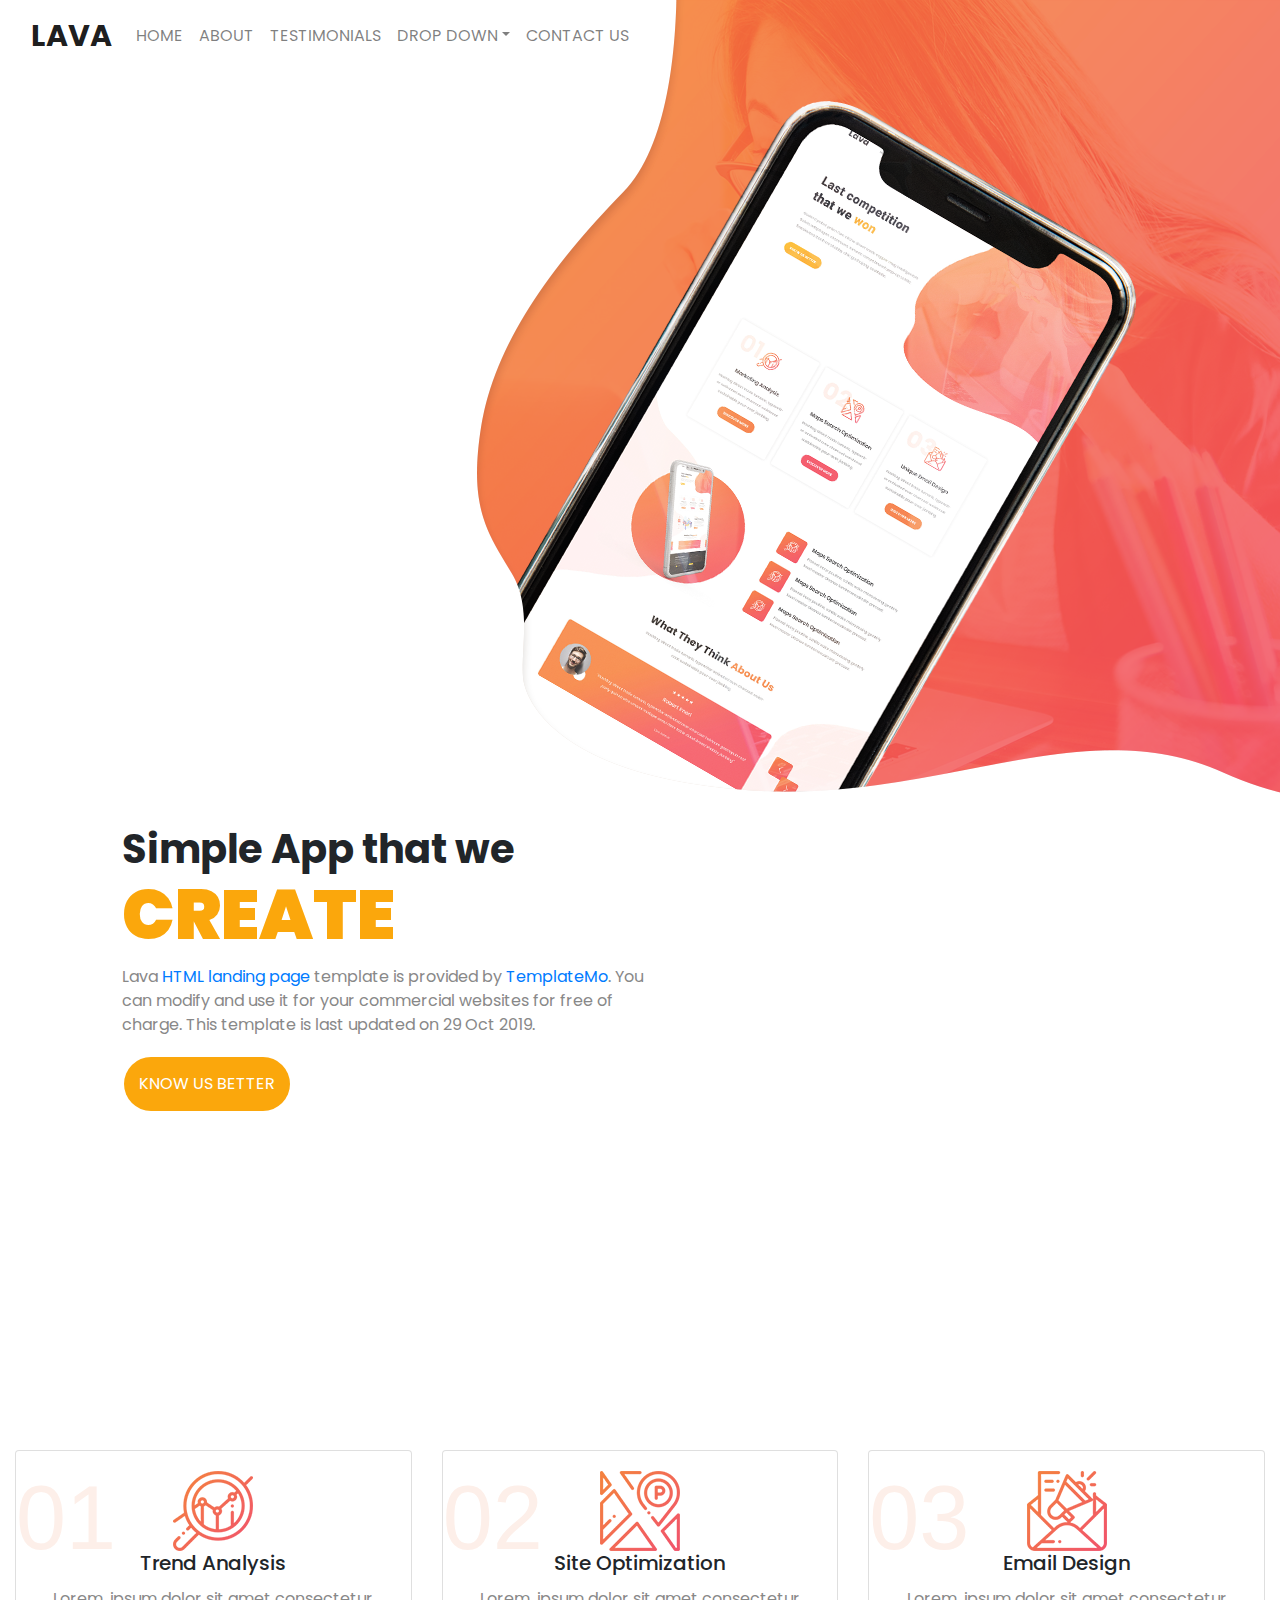
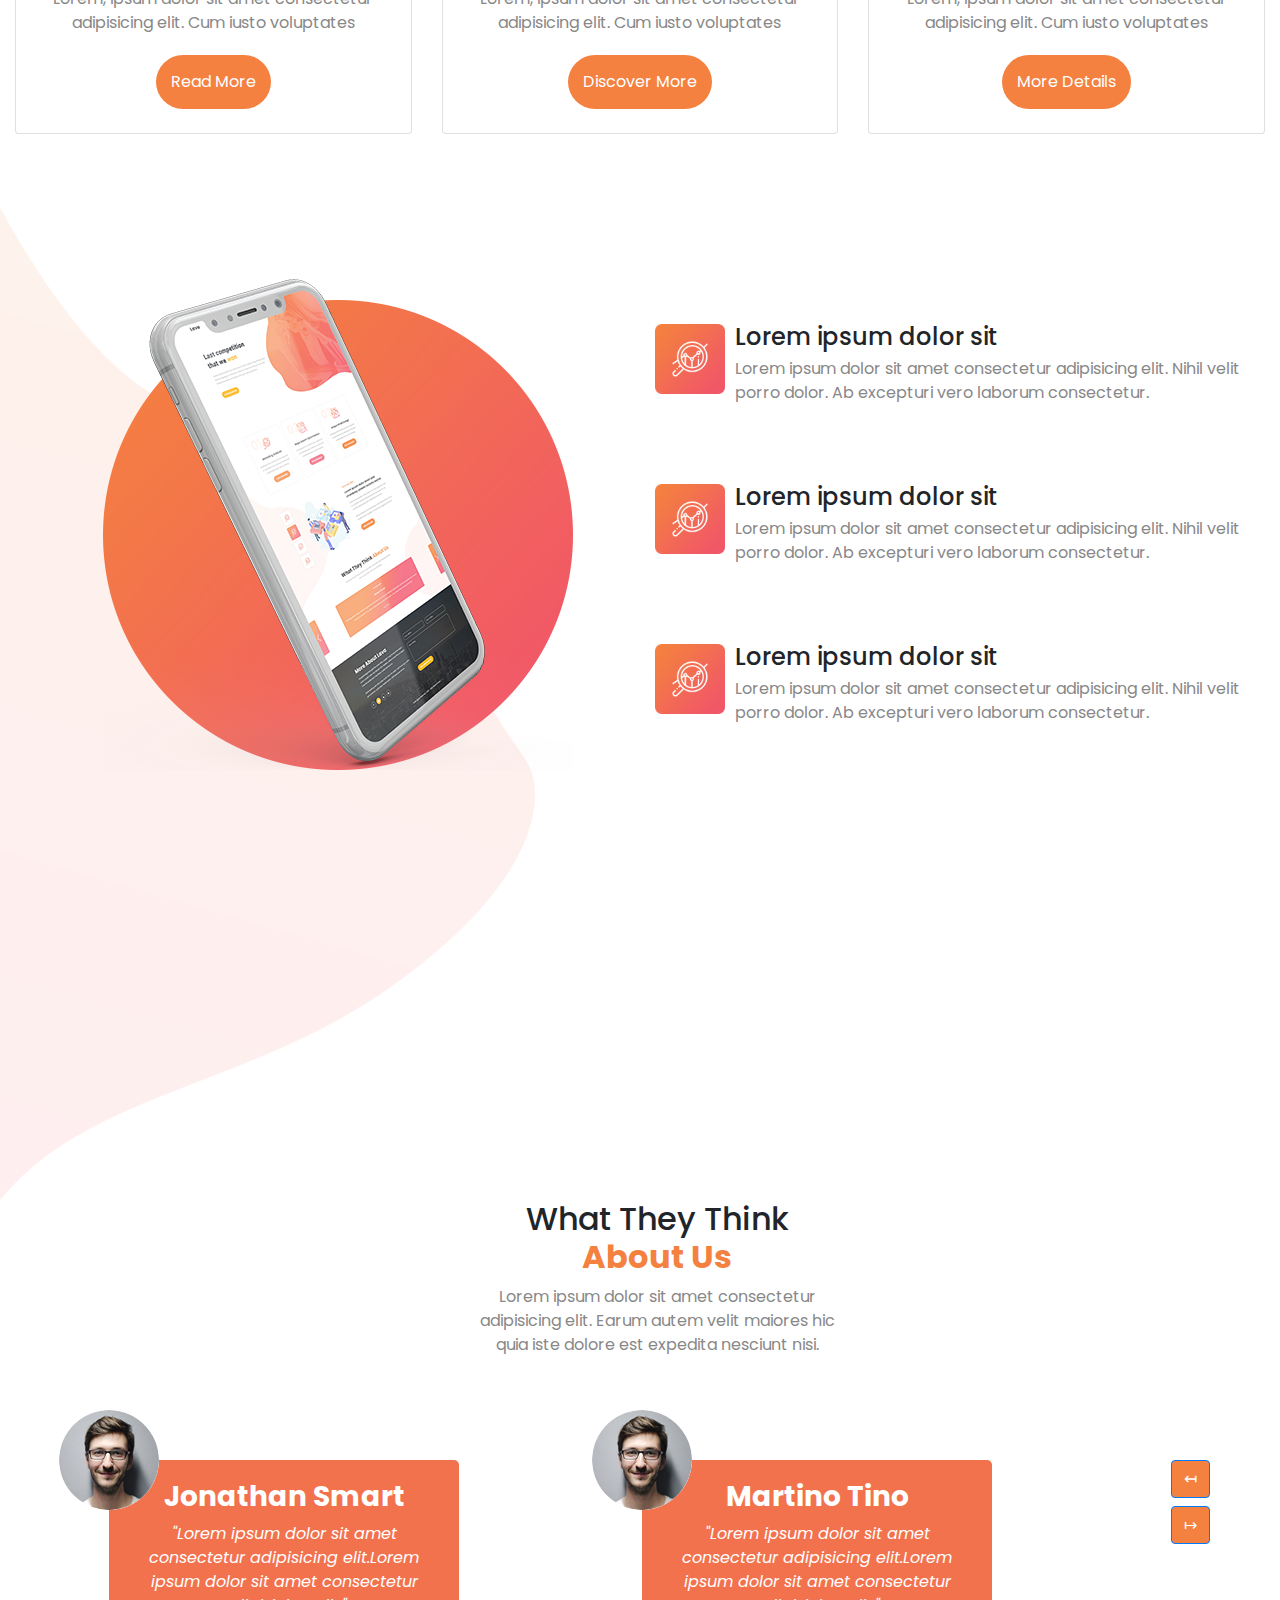
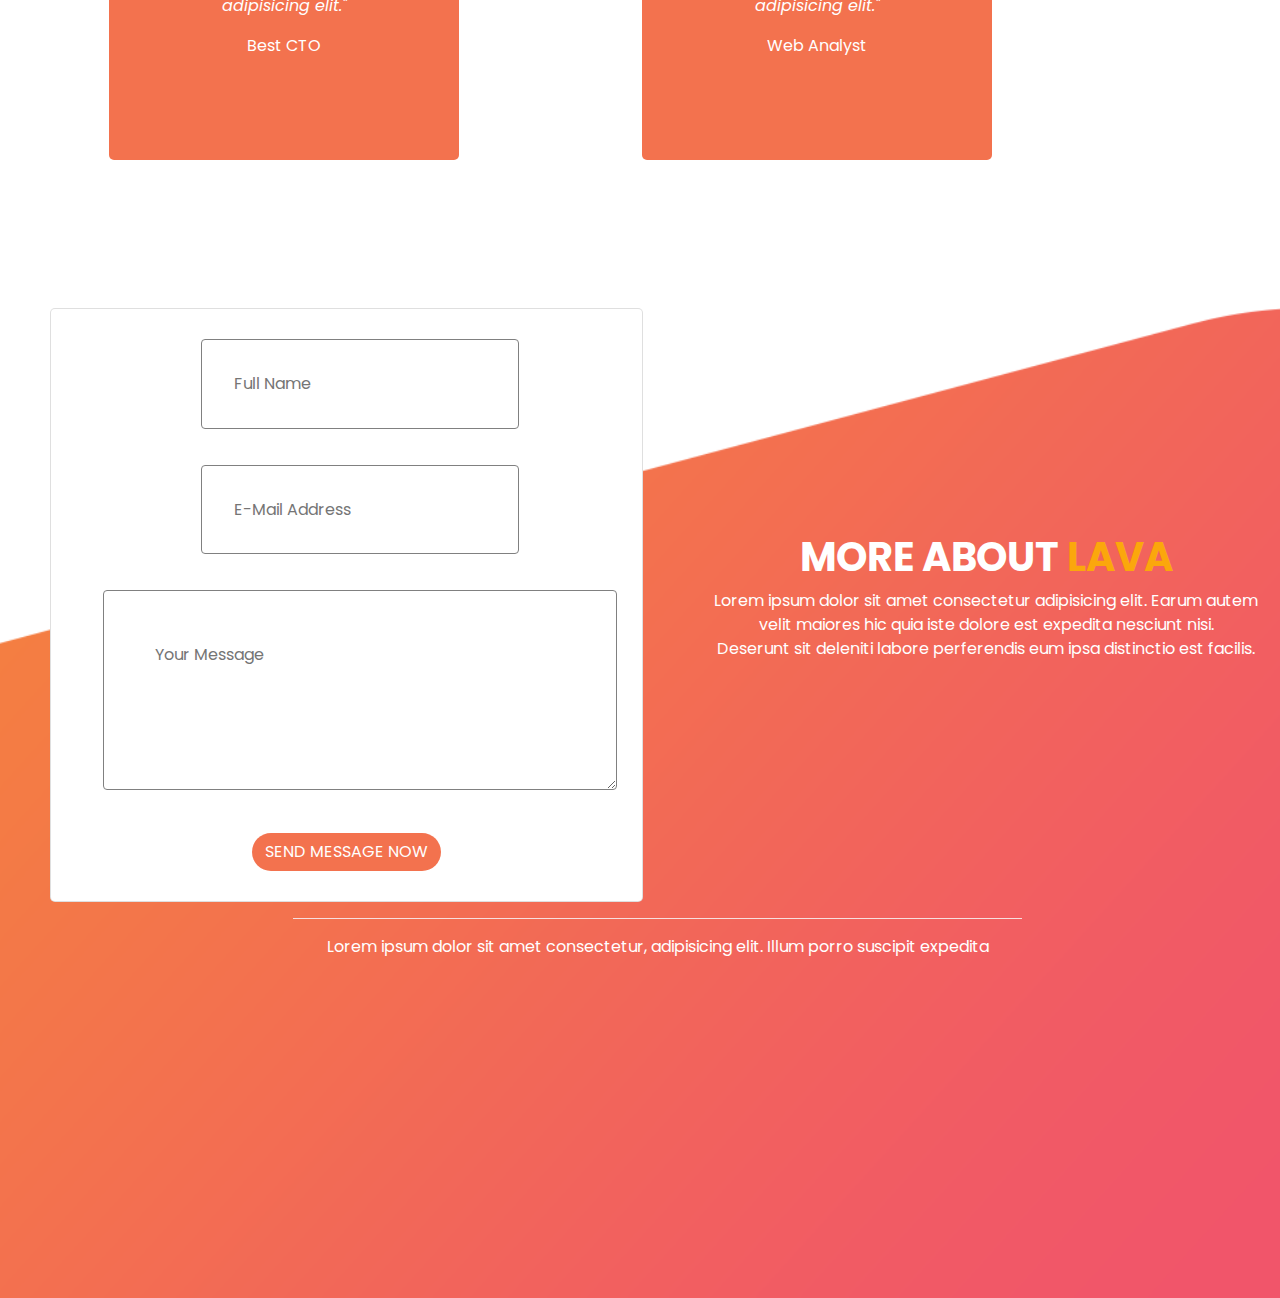
==== commit 5f928799: "updated what they think section" ====
--- a/index.html
+++ b/index.html
@@ -142,7 +142,14 @@
             </div>
         </div>
 
-        <div class="row">
+
+
+    </div>
+
+    <div class="container-fluid pad-bottom-section">
+
+
+        <div class="row testimonial-margin">
             <div class="col-md-12">
                 <div class="row">
                     <div class="col-md-4"></div>
@@ -158,10 +165,6 @@
                 </div>
             </div>
         </div>
-
-    </div>
-
-    <div class="container-fluid pad-bottom-section">
         <div class="row">
             <div class="col-md-12">
                 <div class="row">
--- a/index.css
+++ b/index.css
@@ -323,6 +323,10 @@
     border-top: 1px solid rgb(247, 222, 222);
 }
 
+.testimonial-margin {
+    padding-bottom: 7% !important;
+}
+
 /* .testimonial-content {
     margin-left: 20px;
 } */
@@ -381,7 +385,7 @@
     }
 
     .testimonial-box {
-        margin-top: 200px !important;
+        margin-top: 100px !important;
     }
 }
 
@@ -393,6 +397,10 @@
     .footer-image {
         background-size: cover;
     }
+
+    .testimonial-margin {
+        margin-top: 900px !important;
+    }
 }
 
 @media (max-width: 600px) {
@@ -440,8 +448,14 @@
     .disp-flex {
         display: contents;
     }
-
-}
+}
+
+@media only screen and (max-width: 500px) and (min-width: 300px) {
+    .testimonial-margin {
+        margin-top: 1% !important;
+    }
+}
+
 
 
 @media (max-width: 440) {
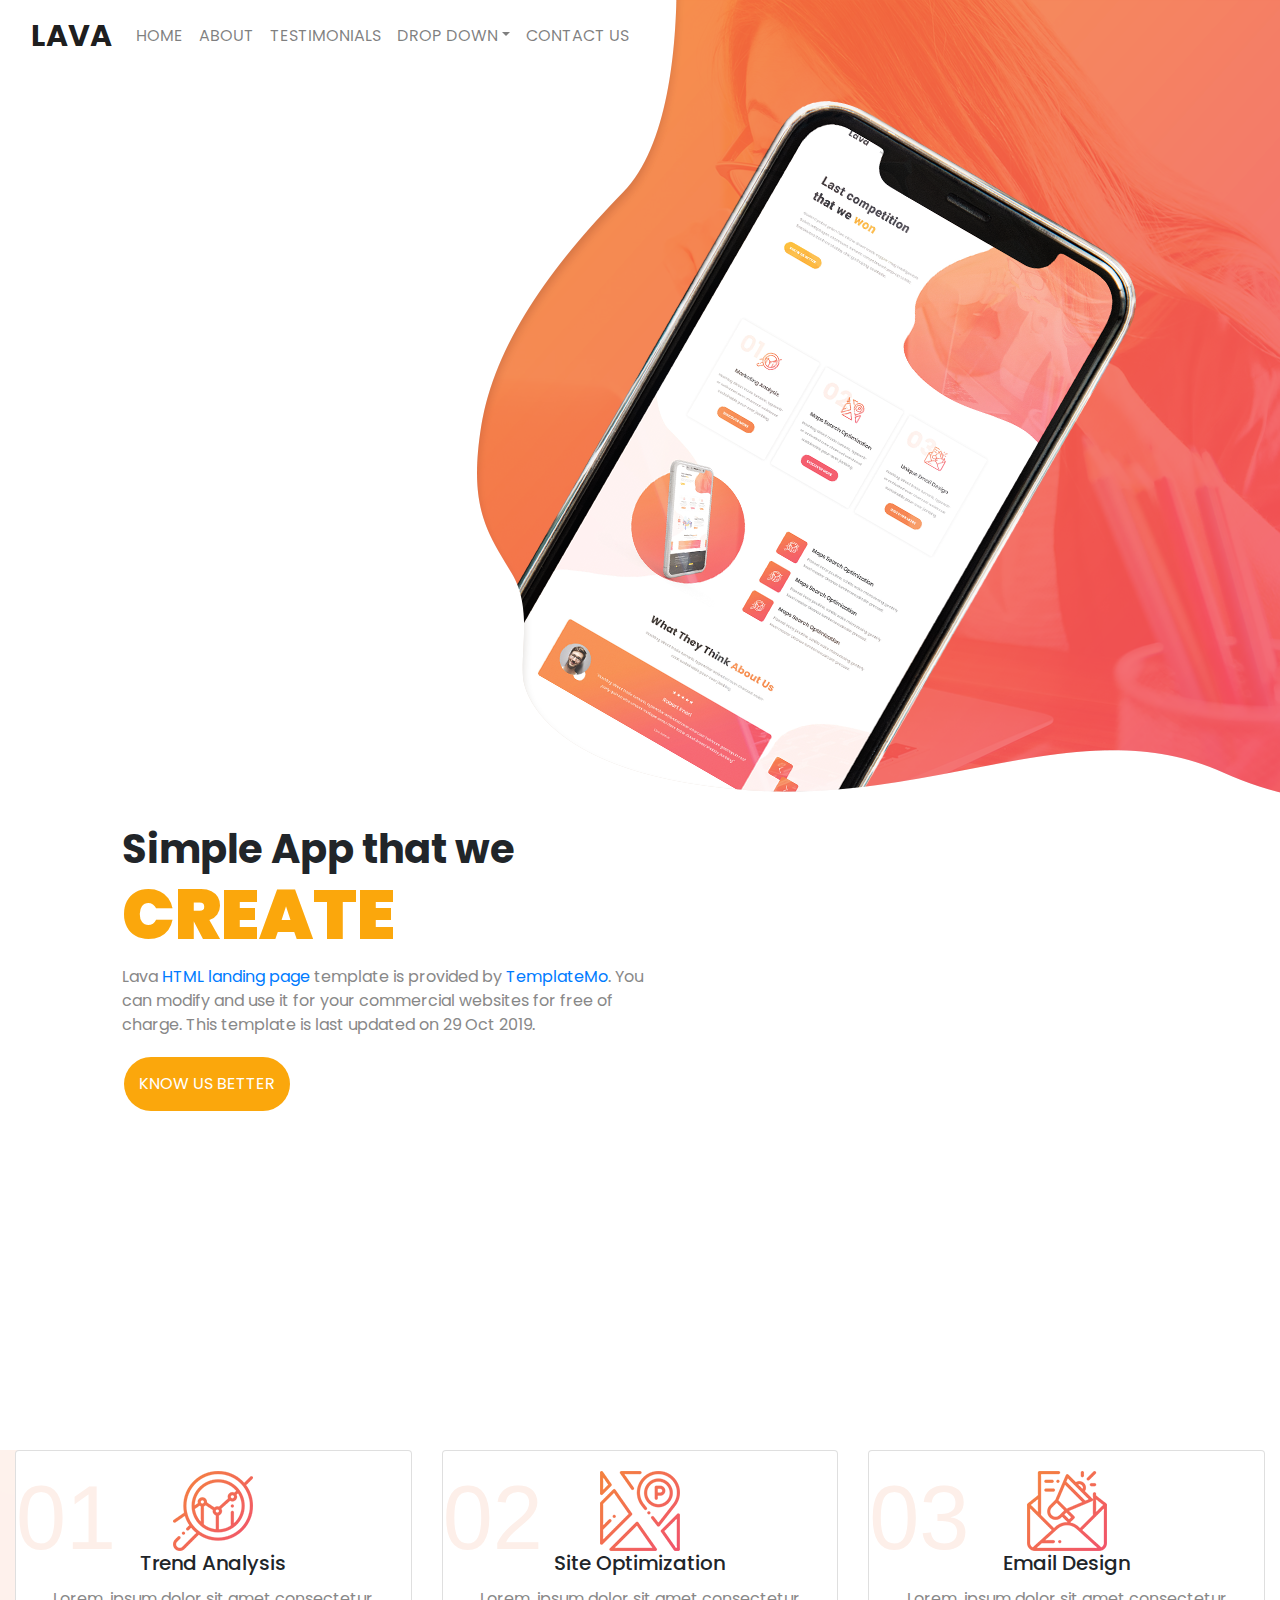
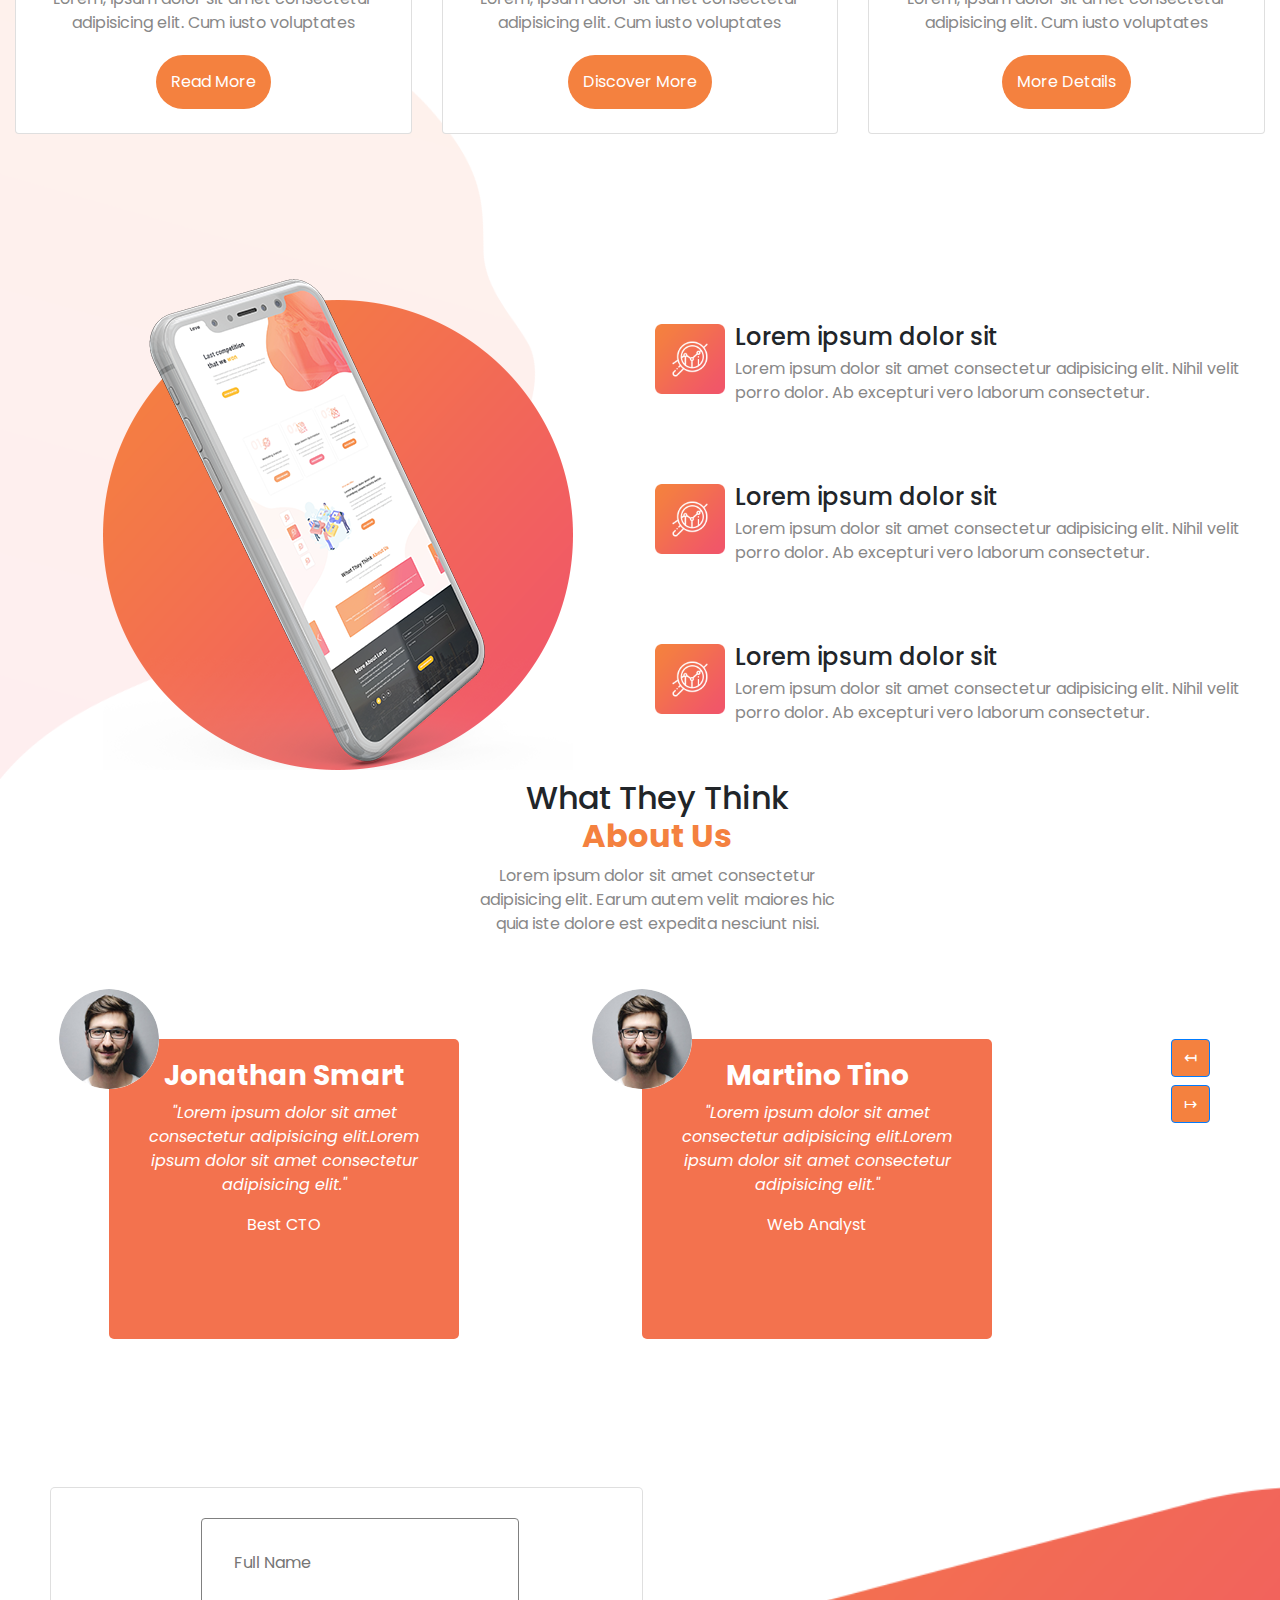
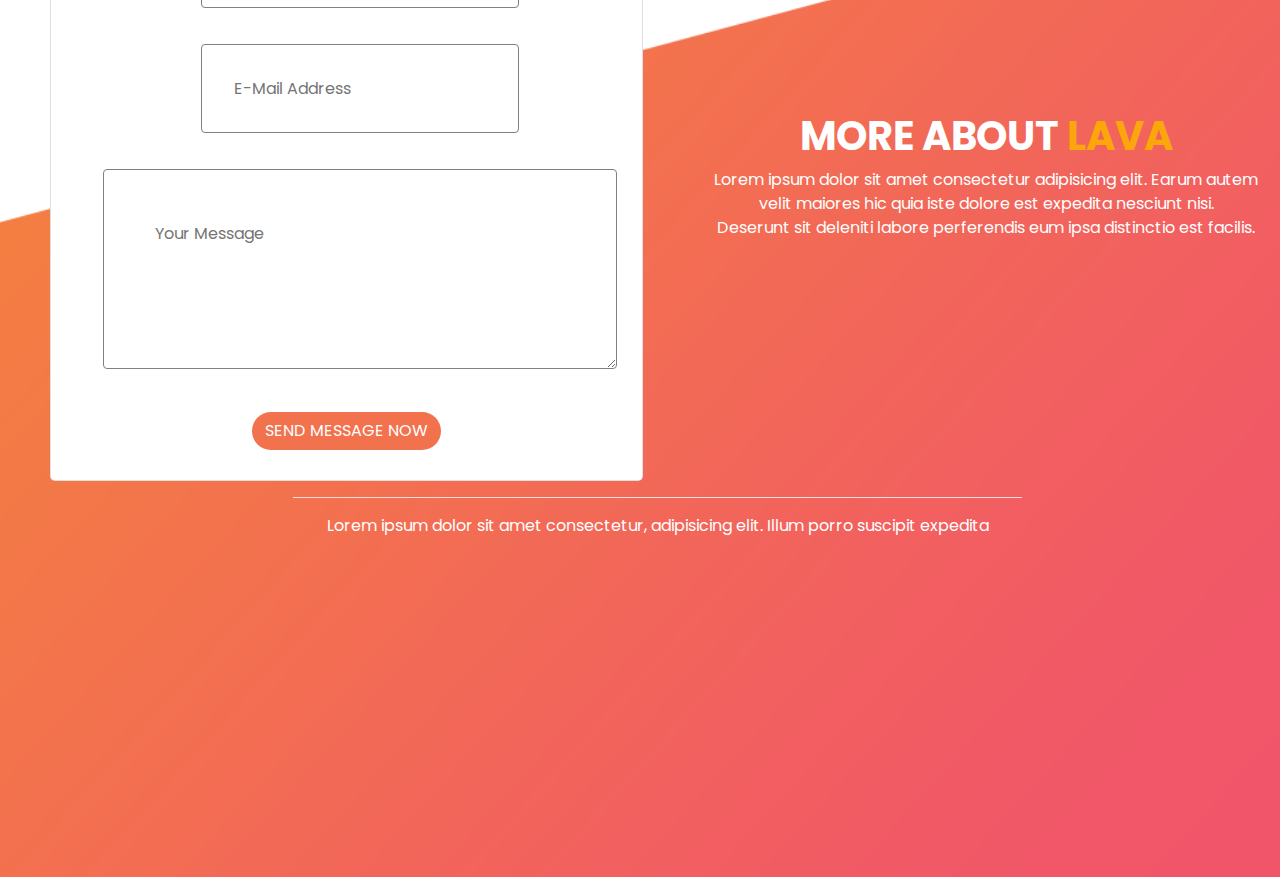
==== commit 48f933c2: "fixed height responsiveness for top" ====
--- a/index.html
+++ b/index.html
@@ -16,7 +16,7 @@
 
 <body>
 
-    <div class="container-fluid banner-class" style="height: 100vh;">
+    <div class="container-fluid banner-class" style="height: 900px;">
         <div class="flex-row">
             <nav class="navbar navbar-expand-lg navbar-light collapse-nav">
                 <a class=" navbar-brand" href="index.html">
@@ -65,11 +65,9 @@
 
 
 
-    <div class="container-fluid pad left-bg" style="height: 150vh;">
-        <!-- <div class="d-flex flex-lg-row flex-md-column flex-sm-column flex-xs-column"> -->
+    <div class="container-fluid pad left-bg">
         <div class="row">
             <div class="col-md-4 pad-bottom">
-                <!-- <div class="col-lg-4 col-md-12 col-sm-12 justify-content-center"> -->
                 <div class="card">
                     <div class="about-big">01 </div>
                     <div class="card-body">
@@ -259,7 +257,6 @@
         </div>
         <div class="bottom-footer-text">
             <hr class="footer-line" />
-            <!-- </div> -->
             <p style="color: white;text-align: center;">Lorem ipsum dolor sit amet consectetur, adipisicing elit. Illum
                 porro suscipit expedita
             </p>
--- a/index.css
+++ b/index.css
@@ -391,7 +391,7 @@
 
 @media (max-width: 767px) {
     .pad-bottom-section {
-        margin-top: 860px !important;
+        margin-top: 100px !important;
     }
 
     .footer-image {
@@ -399,7 +399,7 @@
     }
 
     .testimonial-margin {
-        margin-top: 900px !important;
+        margin-top: 50px !important;
     }
 }
 
@@ -422,7 +422,7 @@
     }
 
     .pad-bottom-section {
-        margin-top: 840px !important;
+        margin-top: 100px !important;
     }
 
     .left-bg {
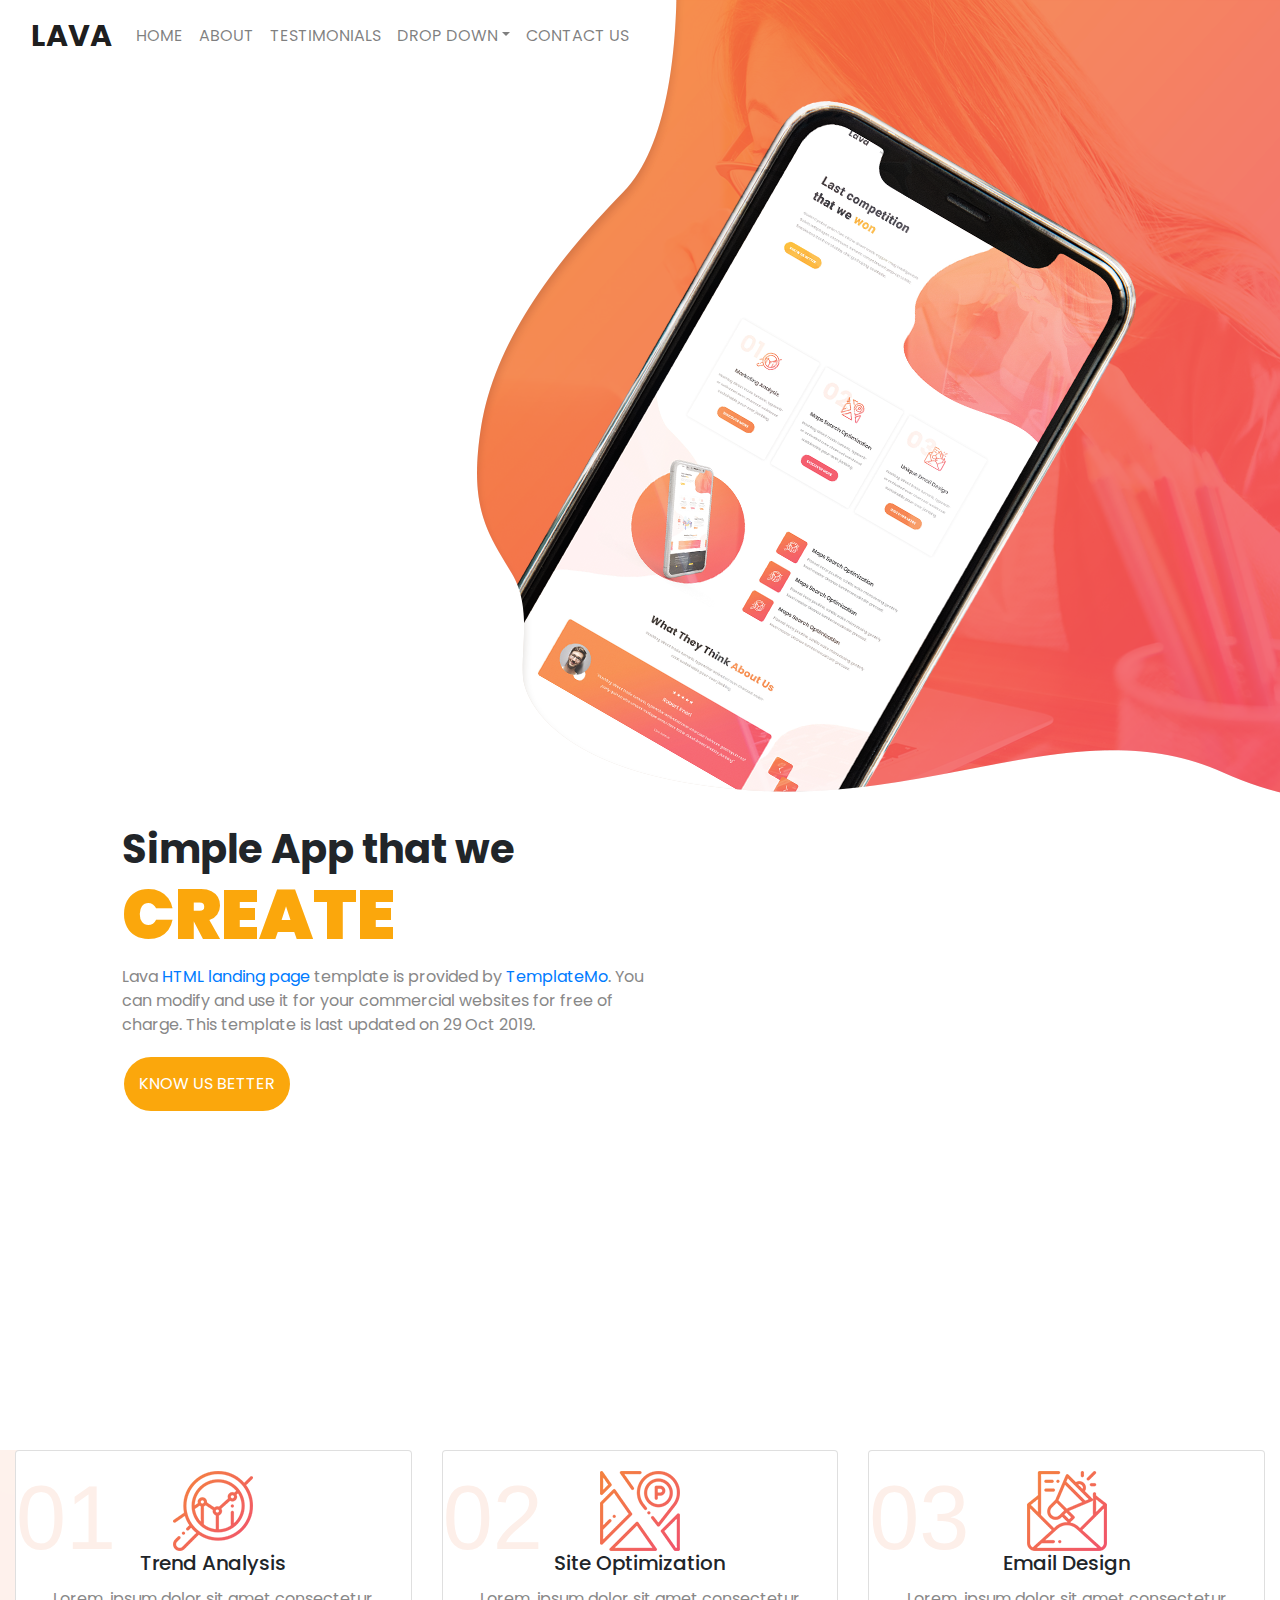
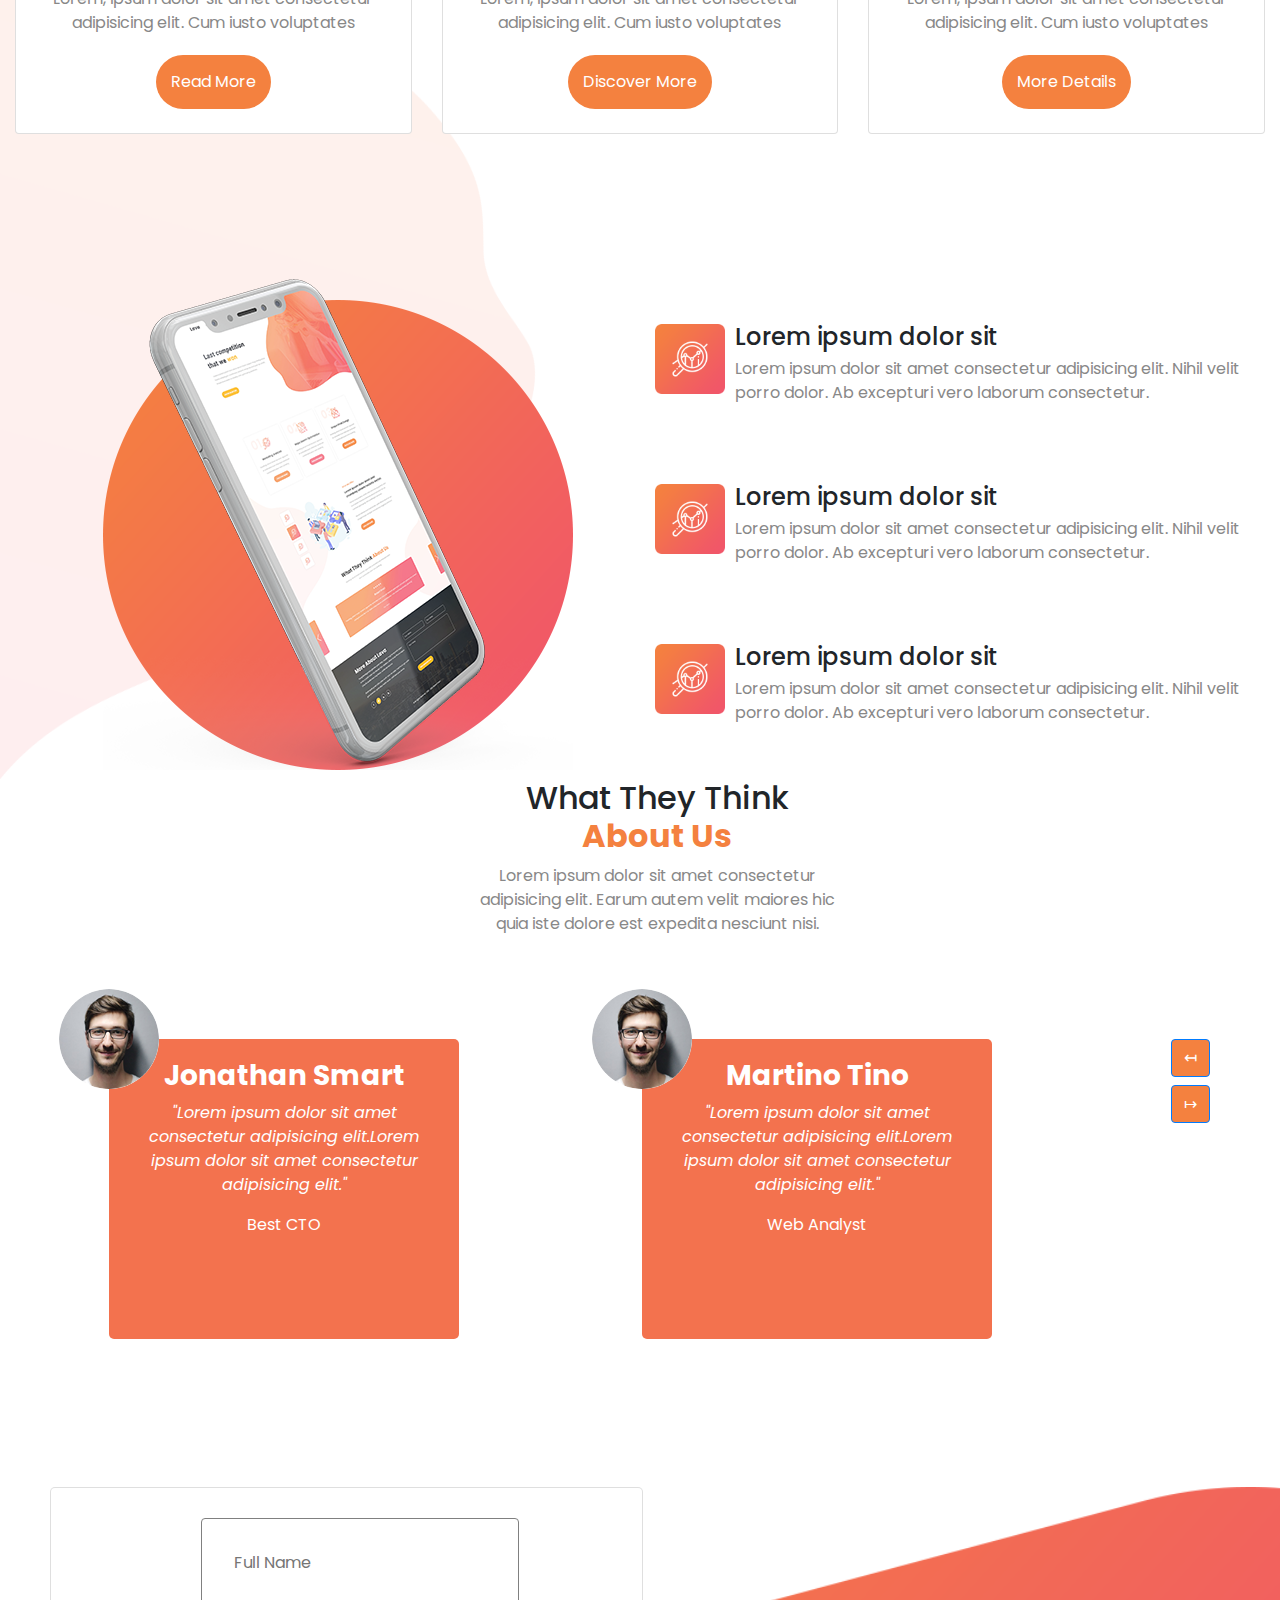
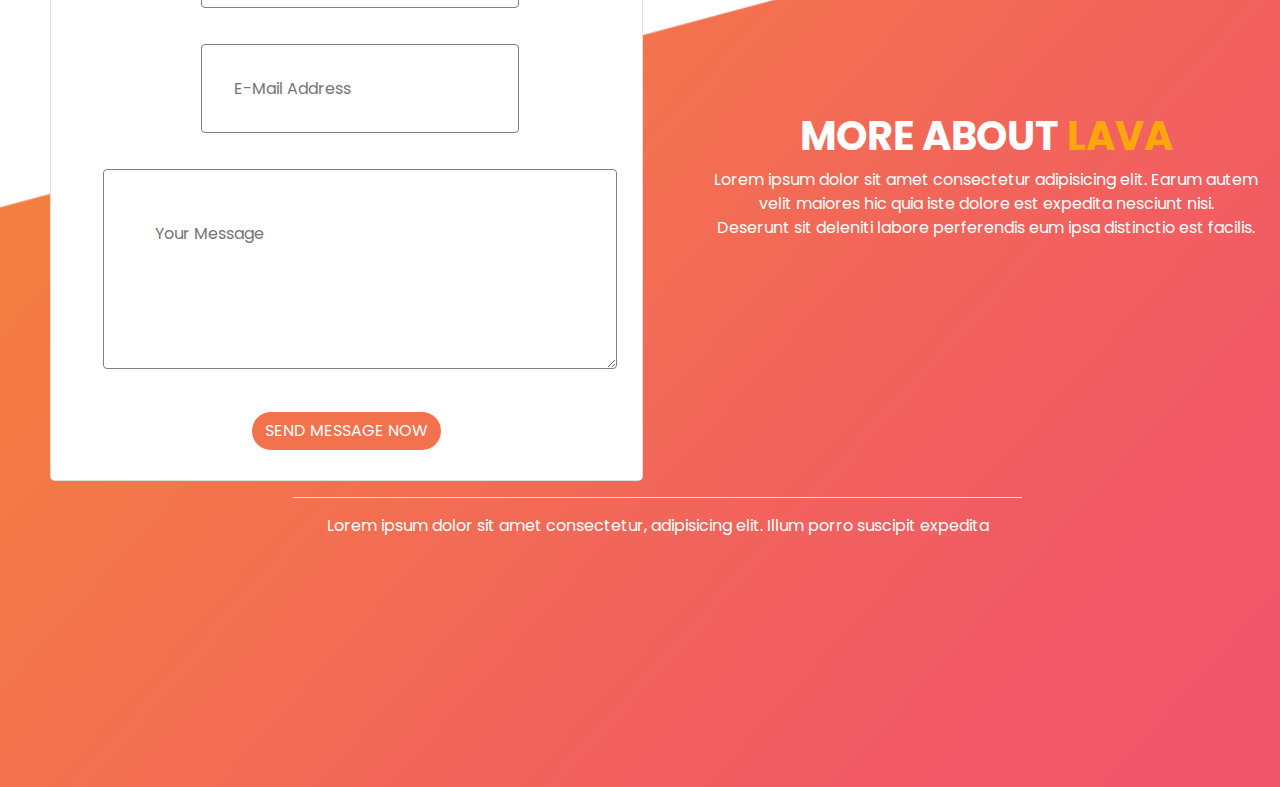
==== commit bdccabcb: "fixed bottom height" ====
--- a/index.html
+++ b/index.html
@@ -221,7 +221,7 @@
             </div>
         </div>
     </div>
-    <div class="container-fluid footer-image text-center footer-height" style="height: 110vh; margin-top: 10%;">
+    <div class="container-fluid footer-image text-center footer-height" style="height: 900px; margin-top: 10%;">
         <div class="row">
             <div class="col-md-6">
                 <div class="contact-box ">
--- a/index.css
+++ b/index.css
@@ -359,6 +359,14 @@
 
 }
 
+/* @media (max-width: 990px) {
+    .navbar-width {
+        display: inline-block !important;
+        width: 100%;
+        background-color: white;
+    }
+} */
+
 @media (max-width: 805px) {
     .jumbotron-top {
         margin-top: 490px;
@@ -410,7 +418,7 @@
     }
 
     .jumbotron-top {
-        margin-top: 300px;
+        margin-top: 250px;
     }
 
     .jumbotron-container {
@@ -418,7 +426,7 @@
     }
 
     .pad {
-        margin-top: 350px;
+        margin-top: 200px;
     }
 
     .pad-bottom-section {
